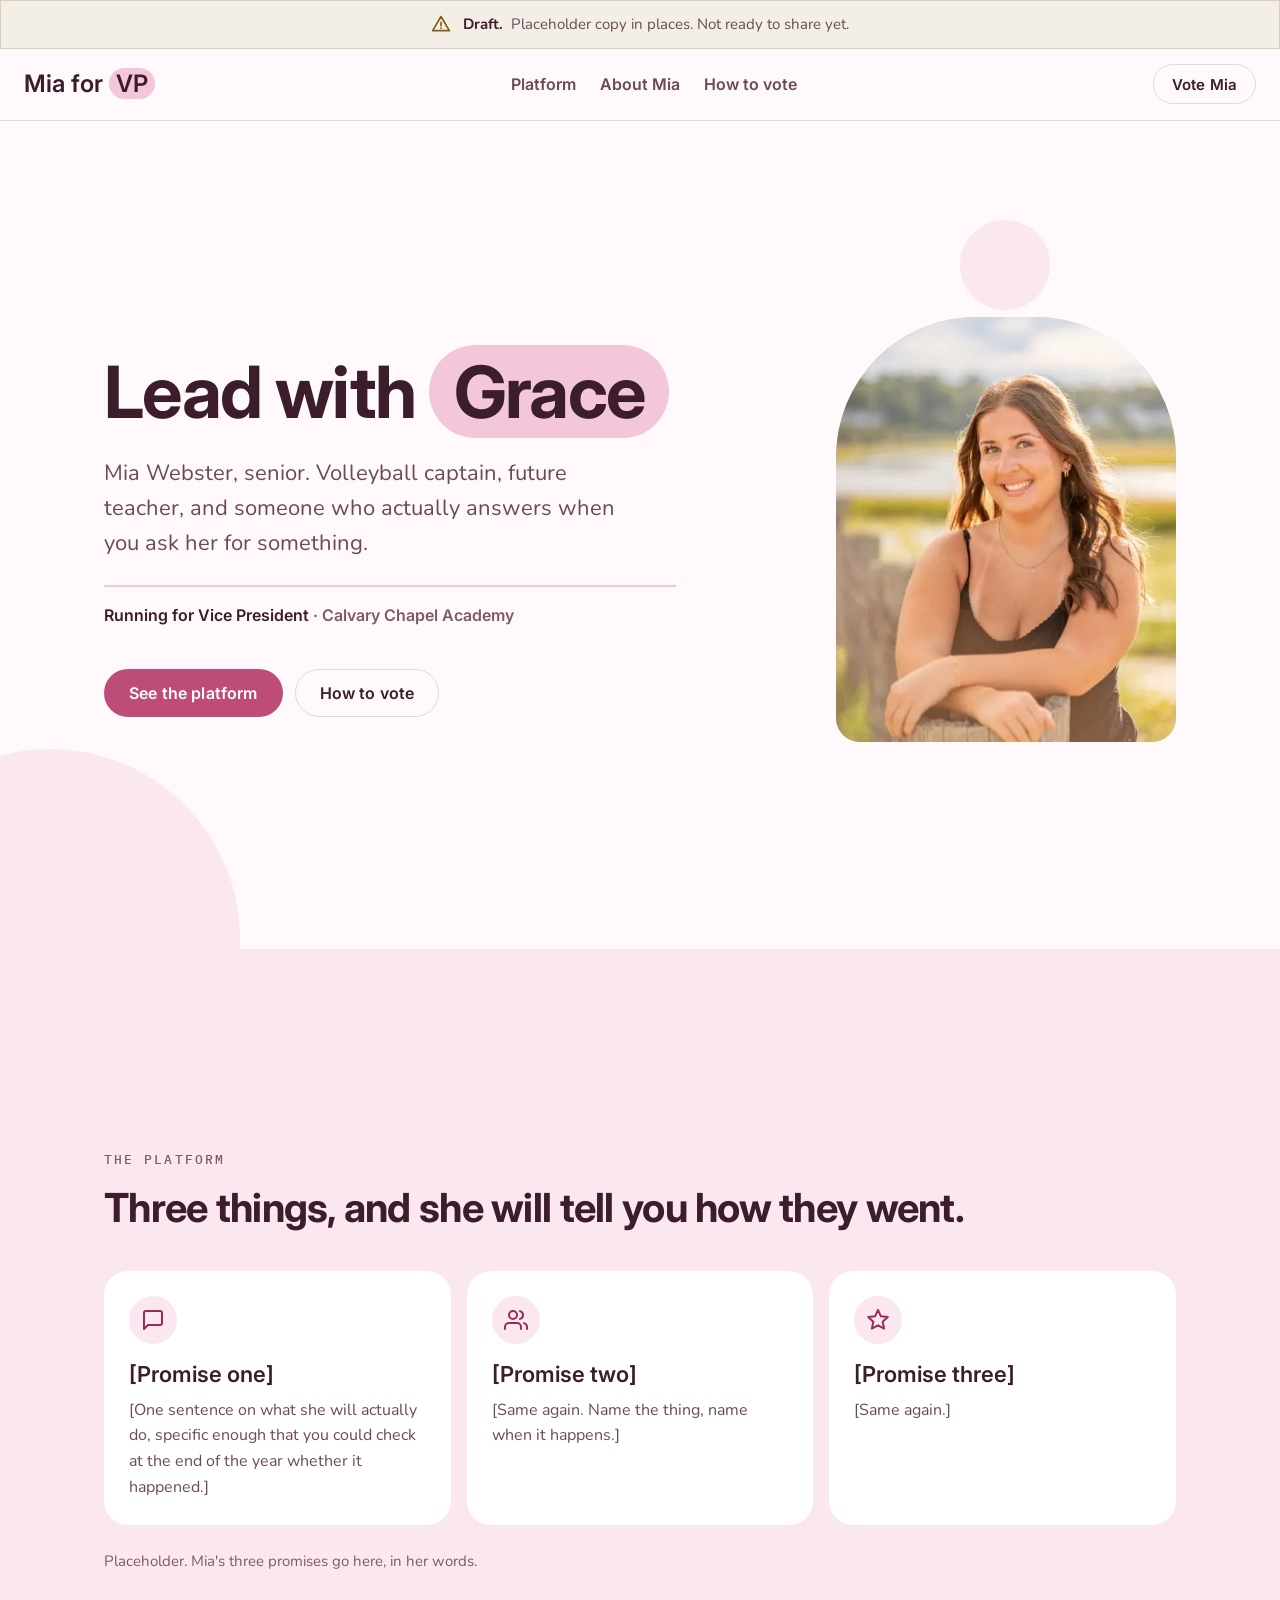
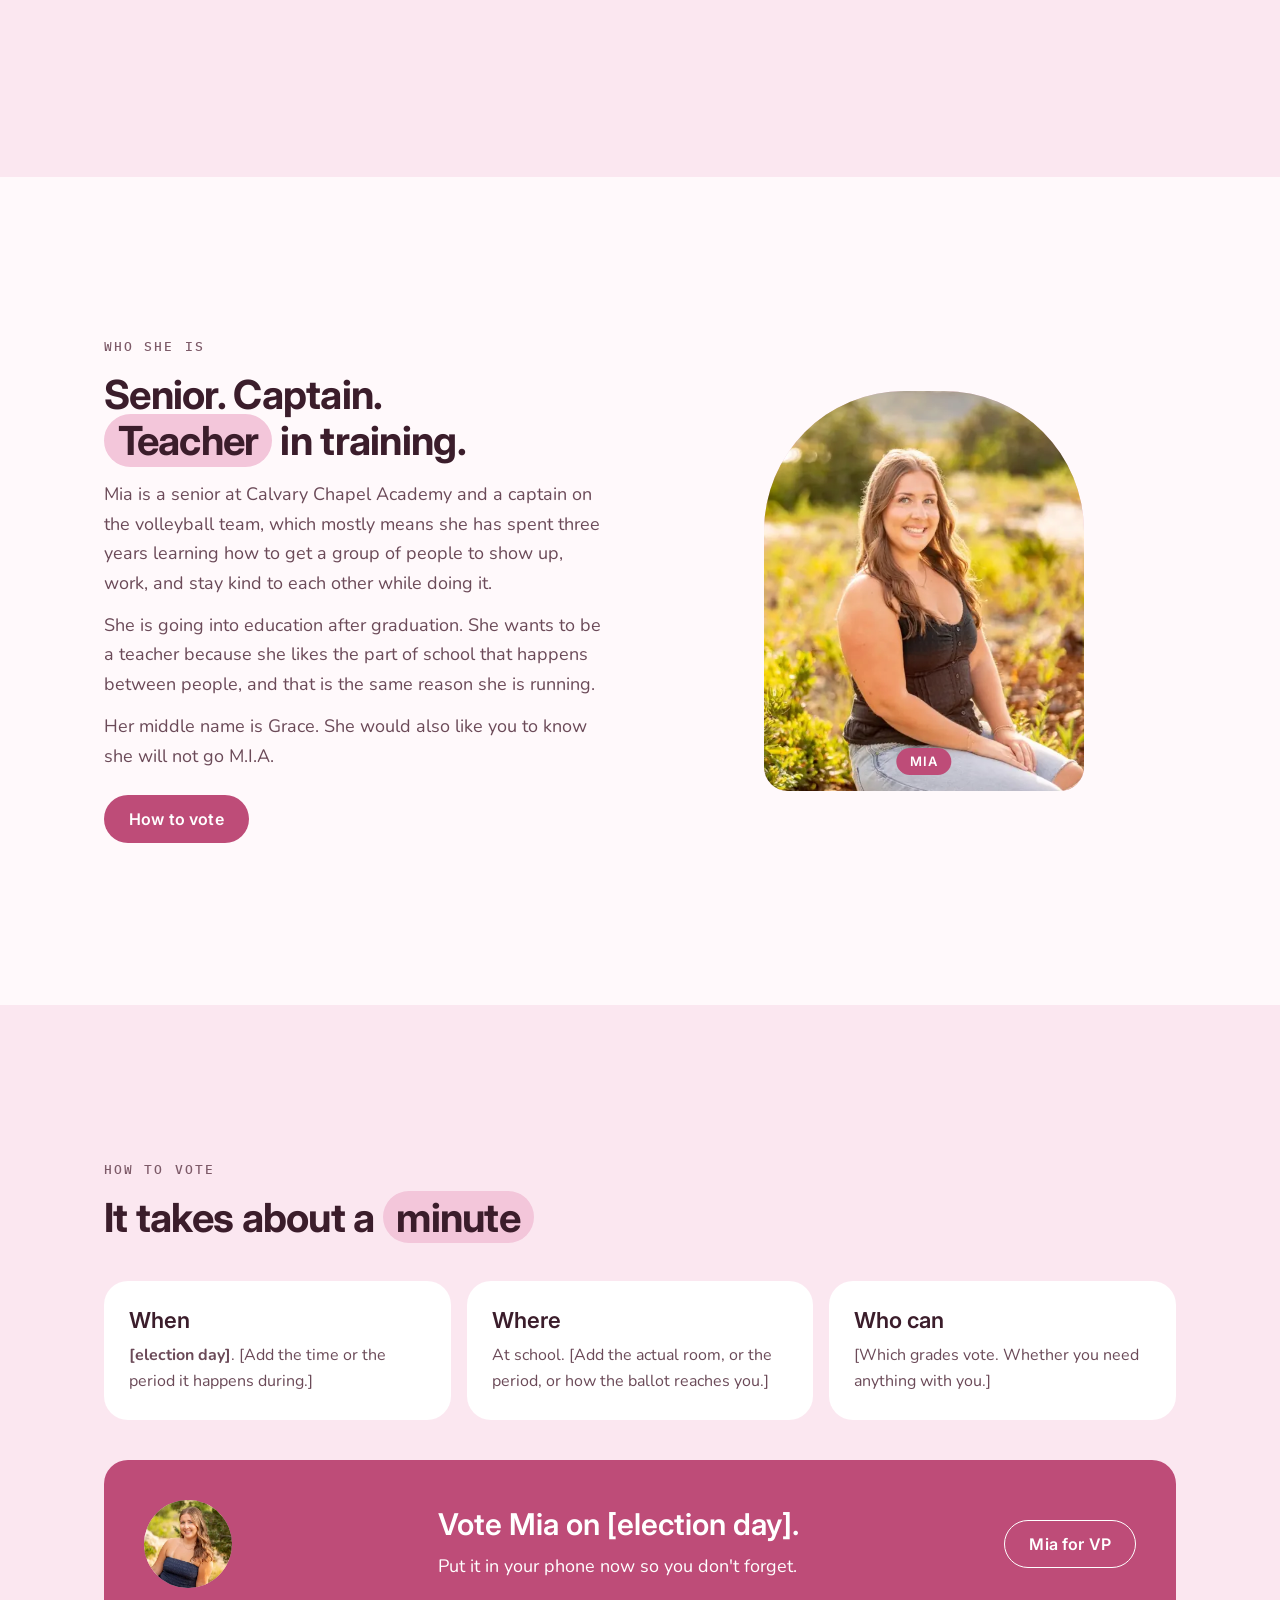
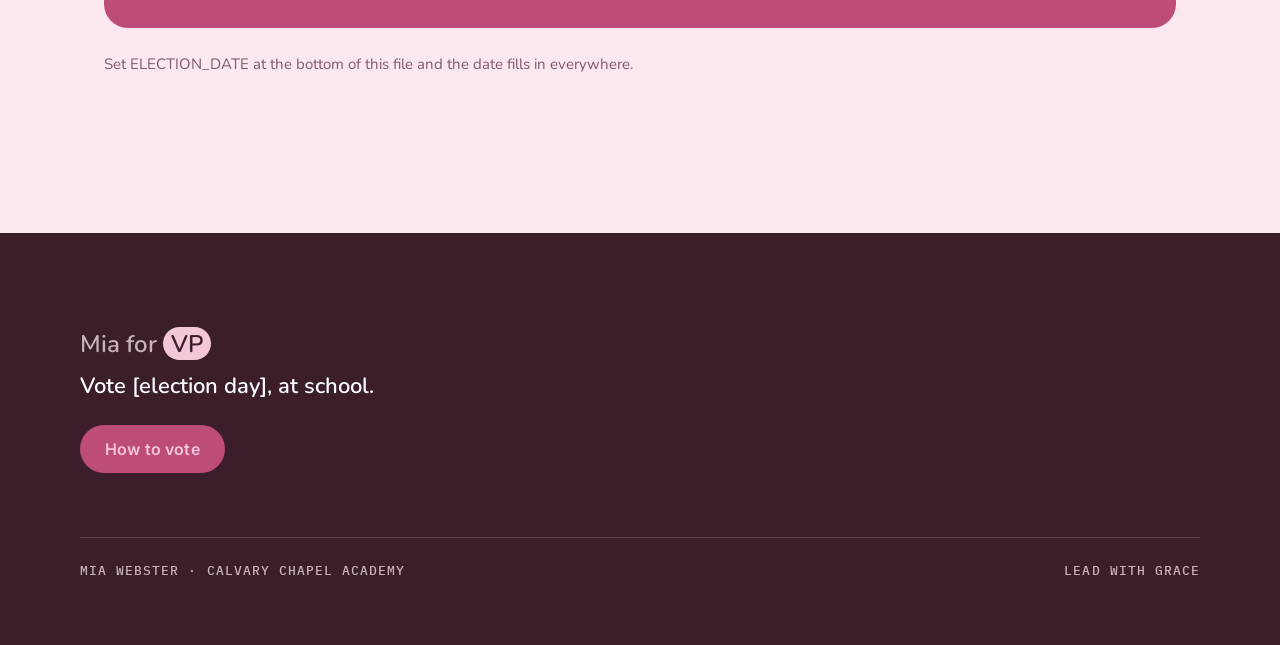
==== index.html @ 683f3089 "Move the hero eyebrow under the sub and give the phone headline room The office and the school were " ====
<!doctype html>
<html lang="en" class="mv-snap">
<head>
<meta charset="utf-8">
<meta name="viewport" content="width=device-width,initial-scale=1">
<title>Mia Webster for Vice President · Calvary Chapel Academy</title>
<meta name="description" content="Mia Webster is running for Vice President at Calvary Chapel Academy. Senior, volleyball captain, future teacher. Lead with Grace.">
<meta name="theme-color" content="#FBE7F0">
<meta property="og:title" content="Mia Webster for Vice President">
<meta property="og:description" content="Senior. Volleyball captain. Future teacher. Lead with Grace.">
<meta property="og:type" content="website">
<meta property="og:url" content="https://mia-for-vp.vercel.app/">
<link rel="canonical" href="https://mia-for-vp.vercel.app/">
<meta property="og:image" content="https://mia-for-vp.vercel.app/brand/assets/mia-og.jpg">
<meta property="og:image:width" content="1080">
<meta property="og:image:height" content="1618">
<meta property="og:image:alt" content="Mia Webster, senior at Calvary Chapel Academy">
<meta name="twitter:card" content="summary_large_image">
<link rel="icon" href="favicon.svg" type="image/svg+xml">
<link rel="preconnect" href="https://fonts.googleapis.com">
<link rel="preconnect" href="https://fonts.gstatic.com" crossorigin>
<link rel="stylesheet" href="brand/tokens/tokens.css">
<link rel="stylesheet" href="brand/css/mia-for-vp.css">
<style>
  .todo{color:var(--mv-muted);font-size:var(--mv-fs-caption)}
  [hidden]{display:none !important}
  /* The draft banner is temporary: one flat strip, one line where it fits, gone when the copy is in. */
  #draft-banner{border-radius:0;max-width:none;justify-content:center;padding:var(--mv-space-sm) var(--mv-space-md);font-size:var(--mv-fs-caption);line-height:var(--mv-lh-caption)}
  #draft-banner{align-items:center}
  #draft-banner b{display:inline;margin:0 var(--mv-space-xs) 0 0}
  /* Page composition: the About portrait is 320 wide beside the text, 220 above it on a phone. */
  #about .mv-photo-frame{width:min(320px,100%)}
  #vote .mv-cta{margin-top:var(--mv-space-xl)}
  @media (max-width:820px){ #about .mv-photo-frame{width:min(220px,100%)} }
  @media (max-width:640px){ #vote .mv-cta{margin-top:var(--mv-space-lg)} }
</style>
</head>
<body>

<!-- ============================================================
     DRAFT SITE. Everything still missing is listed in NEEDED-FROM-MIA.md
     next to this file. Two fast wins:
       - Set ELECTION_DATE in the config script at the bottom. It fills the
         date everywhere on the page and turns on the countdown.
       - Delete <div id="draft-banner"> when the real copy is in.
     Placeholder copy is marked [in brackets] or with a .todo caption.
     ============================================================ -->

<div id="draft-banner" class="mv-alert mv-alert--warning">
  <svg class="mv-icon mv-icon--sm" viewBox="0 0 24 24" aria-hidden="true"><path d="M12 3 2 20h20L12 3zM12 10v4M12 17h.01"/></svg>
  <div><b>Draft.</b>Placeholder copy in places. Not ready to share yet.</div>
</div>

<nav class="mv-nav">
  <a class="mv-logo" href="#top">Mia for <span class="mv-mark">VP</span></a>
  <div class="mv-links">
    <a href="#platform">Platform</a>
    <a href="#about">About Mia</a>
    <a href="#vote">How to vote</a>
  </div>
  <a class="mv-btn mv-btn--secondary mv-btn--sm" href="#vote">Vote Mia</a>
</nav>

<!-- ---------- Hero ---------- -->
<section class="mv-hero mv-has-blobs" id="top">
  <div class="mv-blob" aria-hidden="true" style="width:380px;height:380px;left:-140px;bottom:-180px"></div>
  <div class="mv-blob" aria-hidden="true" style="width:90px;height:90px;right:18%;top:12%"></div>
  <div class="mv-inner mv-hero-split">
   <div>
    <h1 class="mv-display">Lead with <span class="mv-mark">Grace</span></h1>
    <p class="mv-sub">Mia Webster, senior. Volleyball captain, future teacher, and someone who actually answers when you ask her for something.</p>
    <div class="mv-hero-byline">
      <p class="mv-meta">Running for Vice President<span class="mv-sm-hide"> · Calvary Chapel Academy</span><span class="mv-sm-only"> · CCA</span></p>
      <p class="mv-badge mv-badge--solid" id="countdown" hidden></p>
    </div>
    <div class="mv-btns">
      <a class="mv-btn mv-btn--primary" href="#platform">See the platform</a>
      <a class="mv-btn mv-btn--secondary" href="#vote">How to vote</a>
    </div>
   </div>
   <div class="mv-media mv-md-hide">
    <div class="mv-photo-frame" style="width:min(340px,100%)">
      <div class="mv-photo">
        <img src="brand/assets/mia-portrait-1-480.webp"
             srcset="brand/assets/mia-portrait-1-480.webp 480w, brand/assets/mia-portrait-1-960.webp 960w"
             sizes="(max-width: 820px) 1px, 340px" width="480" height="719" decoding="async"
             alt="Mia Webster, smiling, outdoors at sunset">
      </div>
    </div>
   </div>
  </div>
</section>

<!-- ---------- Platform ---------- -->
<section class="mv-band-tint" id="platform">
  <div class="mv-container">
    <p class="mv-overline">The platform</p>
    <h2>Three things, and she will tell you how they went.</h2>
    <div class="mv-card-grid">

      <div class="mv-card mv-card--row">
        <span class="mv-tile"><svg class="mv-icon" viewBox="0 0 24 24" aria-hidden="true"><path d="M21 15a2 2 0 0 1-2 2H7l-4 4V5a2 2 0 0 1 2-2h14a2 2 0 0 1 2 2z"/></svg></span>
        <div class="mv-card-title">[Promise one]</div>
        <p>[One sentence on what she will actually do, specific enough that you could check at the end of the year whether it happened.]</p>
      </div>

      <div class="mv-card mv-card--row">
        <span class="mv-tile"><svg class="mv-icon" viewBox="0 0 24 24" aria-hidden="true"><path d="M17 21v-2a4 4 0 0 0-4-4H5a4 4 0 0 0-4 4v2M9 11a4 4 0 1 0 0-8 4 4 0 0 0 0 8M23 21v-2a4 4 0 0 0-3-3.87M16 3.13a4 4 0 0 1 0 7.75"/></svg></span>
        <div class="mv-card-title">[Promise two]</div>
        <p>[Same again. Name the thing, name when it happens.]</p>
      </div>

      <div class="mv-card mv-card--row">
        <span class="mv-tile"><svg class="mv-icon" viewBox="0 0 24 24" aria-hidden="true"><path d="M12 2l2.9 6.3 6.9.8-5.1 4.7 1.4 6.8L12 17.3 5.9 20.6l1.4-6.8L2.2 9.1l6.9-.8z"/></svg></span>
        <div class="mv-card-title">[Promise three]</div>
        <p>[Same again.]</p>
      </div>

    </div>
    <p class="todo" style="margin-top:var(--mv-space-lg)">Placeholder. Mia's three promises go here, in her words.</p>
  </div>
</section>

<!-- ---------- About ---------- -->
<section class="mv-band-light" id="about">
  <div class="mv-container">
    <div class="mv-two-col">
      <div class="mv-stack">
        <p class="mv-overline">Who she is</p>
        <h2>Senior. Captain. <span class="mv-mark">Teacher</span> in training.</h2>
        <p class="mv-body" style="margin-top:var(--mv-space-md)">Mia is a senior at Calvary Chapel Academy and a captain on the volleyball team, which mostly means she has spent three years learning how to get a group of people to show up, work, and stay kind to each other while doing it.</p>
        <p class="mv-body" style="margin-top:var(--mv-space-sm)">She is going into education after graduation. She wants to be a teacher because she likes the part of school that happens between people, and that is the same reason she is running.</p>
        <p class="mv-body" style="margin-top:var(--mv-space-sm)">Her middle name is Grace. She would also like you to know she will not go M.I.A.</p>
        <div class="mv-row" style="margin-top:var(--mv-space-lg)">
          <a class="mv-btn mv-btn--primary" href="#vote">How to vote</a>
          <a class="mv-btn mv-btn--ghost" id="ig-link" href="#" hidden target="_blank" rel="noopener">Follow the campaign <span class="mv-arrow">→</span></a>
        </div>
      </div>
      <div class="mv-media">
        <div class="mv-photo-frame">
          <div class="mv-photo">
            <img src="brand/assets/mia-portrait-2-480.webp"
                 srcset="brand/assets/mia-portrait-2-480.webp 480w, brand/assets/mia-portrait-2-960.webp 960w"
                 sizes="(max-width: 820px) 220px, 320px" width="480" height="719"
                 loading="lazy" decoding="async"
                 alt="Mia Webster sitting outdoors, looking at the camera">
          </div>
          <span class="mv-badge mv-badge--solid">Mia</span>
        </div>
      </div>
    </div>
  </div>
</section>

<!-- ---------- How to vote ---------- -->
<section class="mv-band-tint" id="vote">
  <div class="mv-container">
    <p class="mv-overline">How to vote</p>
    <h2>It takes about a <span class="mv-mark">minute</span></h2>
    <div class="mv-card-grid">
      <div class="mv-card mv-card--kv">
        <div class="mv-card-title">When</div>
        <p><b class="js-date">[election day]</b>. [Add the time or the period it happens during.]</p>
      </div>
      <div class="mv-card mv-card--kv">
        <div class="mv-card-title">Where</div>
        <p>At school. [Add the actual room, or the period, or how the ballot reaches you.]</p>
      </div>
      <div class="mv-card mv-card--kv">
        <div class="mv-card-title">Who can</div>
        <p>[Which grades vote. Whether you need anything with you.]</p>
      </div>
    </div>
    <div class="mv-cta mv-cta--solid">
      <div class="mv-photo mv-photo--round">
        <img src="brand/assets/mia-portrait-3-320.webp"
             srcset="brand/assets/mia-portrait-3-320.webp 320w, brand/assets/mia-portrait-3-640.webp 640w"
             sizes="(max-width: 640px) 64px, 88px" width="320" height="479"
             loading="lazy" decoding="async" alt="">
      </div>
      <div>
        <h3>Vote Mia on <span class="js-date">[election day]</span>.</h3>
        <p class="mv-body" style="margin-top:var(--mv-space-xs);color:var(--mv-on-primary)">Put it in your phone now so you don't forget.</p>
      </div>
      <a class="mv-btn mv-btn--secondary mv-md-hide" href="#top">Mia for VP</a>
    </div>
    <p class="todo" style="margin-top:var(--mv-space-lg)">Set ELECTION_DATE at the bottom of this file and the date fills in everywhere.</p>
  </div>
</section>

<footer class="mv-footer">
  <div style="max-width:var(--mv-container);margin:0 auto">
    <p class="mv-h4">Mia for <span class="mv-mark">VP</span></p>
    <p class="mv-h5" style="margin-top:var(--mv-space-sm);color:var(--mv-title-on-dark)">Vote <span class="js-date">[election day]</span>, at school.</p>
    <div class="mv-row" style="margin-top:var(--mv-space-lg)">
      <a class="mv-btn mv-btn--primary mv-md-hide" href="#vote">How to vote</a>
      <a class="mv-btn mv-btn--secondary" id="ig-link-footer" href="#" hidden target="_blank" rel="noopener">Instagram</a>
    </div>
    <div class="mv-footnote">
      <span>Mia Webster · Calvary Chapel Academy</span>
      <span>Lead with Grace</span>
    </div>
  </div>
</footer>

<nav class="mv-sticky-cta" aria-label="Sections">
  <a class="mv-btn mv-btn--secondary" href="#platform">Platform</a>
  <a class="mv-btn mv-btn--secondary" href="#about">About</a>
  <a class="mv-btn mv-btn--primary" href="#vote">Vote</a>
</nav>

<script>
/* ======================================================================
   CONFIG. Set these two and the page fills itself in. Nothing else to edit.
   ====================================================================== */
var ELECTION_DATE = null;   /* e.g. "2026-10-08"  (YYYY-MM-DD, local) */
var INSTAGRAM     = null;   /* e.g. "https://instagram.com/miaforvp"  */
/* ====================================================================== */

(function () {
  if (ELECTION_DATE) {
    var parts = ELECTION_DATE.split('-');
    var d = new Date(+parts[0], +parts[1] - 1, +parts[2]);
    var long  = d.toLocaleDateString('en-US', { weekday: 'long', month: 'long', day: 'numeric' });
    var short = d.toLocaleDateString('en-US', { month: 'long', day: 'numeric' });

    var spans = document.querySelectorAll('.js-date');
    for (var i = 0; i < spans.length; i++) spans[i].textContent = short;

    var today = new Date(); today.setHours(0, 0, 0, 0);
    var days = Math.round((d - today) / 86400000);
    var cd = document.getElementById('countdown');
    if (days > 1)       cd.textContent = days + ' days to go';
    else if (days === 1) cd.textContent = 'Tomorrow';
    else if (days === 0) cd.textContent = 'Today';
    if (days >= 0) cd.hidden = false;

    document.title = 'Mia Webster for Vice President · vote ' + short;
    var when = document.querySelector('#vote .js-date');
    if (when) when.textContent = long;
  }

  if (INSTAGRAM) {
    var links = [document.getElementById('ig-link'), document.getElementById('ig-link-footer')];
    for (var j = 0; j < links.length; j++) {
      if (links[j]) { links[j].href = INSTAGRAM; links[j].hidden = false; }
    }
  }
})();
</script>

</body>
</html>
---- brand/tokens/tokens.css ----
/* Mia for VP design tokens. Generated by brand-kit build_tokens.py from tokens/tokens.json on 2026-09-20. */
/* Do not edit by hand: change tokens.json and rebuild. */
@import url("https://fonts.googleapis.com/css2?family=IBM+Plex+Mono:wght@400;500&family=Inter:wght@600;700&family=Nunito:wght@400;600;700&display=swap");
:root {
  /* Brand palette */
  --mv-plum: #3B1D2B;  /* ink: headings, body emphasis, the single dark band in the footer */
  --mv-rose: #BE4C78;  /* the interactive color: primary buttons, links, focus ring, first chart series */
  --mv-rose-deep: #992D56;  /* links, hover fill, focus ring, and text on petal or blush fills */
  --mv-mid-rose: #E58CAF;  /* mid tone for charts, illustration and dividers; never a text color */
  --mv-petal: #F3C6DA;  /* the signature pill behind a headline word, badges, the photo arch, icon tiles */
  --mv-blush: #FBE7F0;  /* alternating band field, decorative circles, soft card fill */
  --mv-shell: #FFF9FB;  /* the default page field; a pink-white, so the page reads warm rather than clinical */
  /* Neutral ramp */
  --mv-white: #FFFFFF;  /* card field on shell and blush bands, titles in the plum footer */
  --mv-gray-1: #F6EEF1;  /* disabled fills, skeleton blocks */
  --mv-gray-2: #EBD3DE;  /* borders and dividers on light */
  --mv-gray-3: #C9B2BC;  /* paragraph text on the plum footer */
  --mv-gray-4: #7D5A68;  /* captions, labels, placeholders on light */
  --mv-gray-5: #56303F;  /* panel and hover fill inside the plum footer */
  /* Roles (semantic aliases) */
  --mv-field-light: #FFF9FB;  /* default page field */
  --mv-field-tint: #FBE7F0;  /* alternating band, soft cards */
  --mv-field-dark: #3B1D2B;  /* footer only; there is no dark hero in this brand */
  --mv-title-on-light: #3B1D2B;  /* headings on shell, blush and white */
  --mv-title-on-dark: #FFFFFF;  /* headings in the footer */
  --mv-body-on-light: #6B4A58;  /* paragraph text on light; never pure black */
  --mv-body-on-dark: #C9B2BC;  /* paragraph text in the footer; never pure white */
  --mv-muted: #7D5A68;  /* captions, labels, placeholders, help text */
  --mv-primary: #BE4C78;  /* primary button fill */
  --mv-primary-hover: #992D56;  /* primary hover and pressed fill */
  --mv-on-primary: #FFFFFF;  /* text and icons on the primary fill */
  --mv-link: #992D56;  /* text links on light; deeper than primary because #BE4C78 misses AA at body size */
  --mv-link-on-dark: #F3C6DA;  /* text links in the footer */
  --mv-line-light: #EBD3DE;  /* borders and dividers on light */
  --mv-line-dark: rgba(255,255,255,.16);  /* borders and dividers in the footer */
  --mv-card-light: #FFFFFF;  /* card field on shell and blush bands */
  --mv-card-dark: rgba(255,255,255,.06);  /* card field in the footer */
  --mv-focus: #992D56;  /* focus ring; deeper than primary so it reads on a rose button */
  --mv-success: #276B50;  /* form success, confirmed states */
  --mv-warning: #855C10;  /* caution notices */
  --mv-danger: #A33232;  /* form errors, destructive confirm */
  /* Implementation values */
  --mv-petal-ink: #992D56;  /* text and icons sitting on petal or blush fills */
  --mv-fill-light: rgba(59,29,43,.05);  /* secondary and ghost button hover on light */
  --mv-fill-dark-hover: rgba(255,255,255,.12);  /* button hover inside the footer */
  --mv-blob: #FBE7F0;  /* the decorative background circles; never behind body text */
  --mv-icon-tile: #FBE7F0;  /* the round tile behind a card icon on white */
  --mv-icon-tile-alt: #FFFFFF;  /* the round tile behind a card icon on a blush card */
  --mv-input-field: #FFFFFF;  /* text input field on any light band */
  --mv-disabled-ink: #A8929B;  /* text inside a disabled control */
  --mv-skeleton-shine: rgba(255,255,255,.65);  /* the moving highlight in a loading skeleton */
  /* Tints: fills, tags, chart layers, hover. Never for text. */
  --mv-rose-80: rgba(190,76,120,.8); --mv-rose-60: rgba(190,76,120,.6); --mv-rose-40: rgba(190,76,120,.4); --mv-rose-20: rgba(190,76,120,.2);
  --mv-petal-80: rgba(243,198,218,.8); --mv-petal-60: rgba(243,198,218,.6); --mv-petal-40: rgba(243,198,218,.4); --mv-petal-20: rgba(243,198,218,.2);
  --mv-mid-rose-80: rgba(229,140,175,.8); --mv-mid-rose-60: rgba(229,140,175,.6); --mv-mid-rose-40: rgba(229,140,175,.4); --mv-mid-rose-20: rgba(229,140,175,.2);
  --mv-plum-80: rgba(59,29,43,.8); --mv-plum-60: rgba(59,29,43,.6); --mv-plum-40: rgba(59,29,43,.4); --mv-plum-20: rgba(59,29,43,.2);
  /* Type */
  --mv-font-head: Inter, Helvetica Neue, Arial, sans-serif;
  --mv-font-body: Nunito, Trebuchet MS, Verdana, sans-serif;
  --mv-font-mono: "IBM Plex Mono", Courier New, monospace;
  --mv-fs-display: 72px; --mv-lh-display: 1.1; --mv-fw-display: 700; --mv-ls-display: -0.022em;
  --mv-fs-h1: 52px; --mv-lh-h1: 1.12; --mv-fw-h1: 700; --mv-ls-h1: -0.02em;
  --mv-fs-h2: 40px; --mv-lh-h2: 1.15; --mv-fw-h2: 700; --mv-ls-h2: -0.018em;
  --mv-fs-h3: 30px; --mv-lh-h3: 1.25; --mv-fw-h3: 600;
  --mv-fs-h4: 24px; --mv-lh-h4: 1.3; --mv-fw-h4: 600;
  --mv-fs-h5: 22px; --mv-lh-h5: 1.35; --mv-fw-h5: 600;
  --mv-fs-lede: 22px; --mv-lh-lede: 1.6; --mv-fw-lede: 400;
  --mv-fs-body: 18px; --mv-lh-body: 1.65; --mv-fw-body: 400;
  --mv-fs-small: 16px; --mv-lh-small: 1.6; --mv-fw-small: 400;
  --mv-fs-caption: 15px; --mv-lh-caption: 1.5; --mv-fw-caption: 400;
  --mv-fs-button: 16px; --mv-lh-button: 1.0; --mv-fw-button: 700; --mv-ls-button: 0.01em;
  --mv-fs-badge: 13px; --mv-lh-badge: 1.0; --mv-fw-badge: 700; --mv-ls-badge: 0.06em; --mv-tt-badge: uppercase;
  --mv-fs-overline: 13px; --mv-lh-overline: 1.4; --mv-fw-overline: 500; --mv-ls-overline: 0.16em; --mv-tt-overline: uppercase;
  --mv-fs-credit: 13px; --mv-lh-credit: 1.4; --mv-fw-credit: 500; --mv-ls-credit: 0.08em; --mv-tt-credit: uppercase;
  /* Radius */
  --mv-radius-default: 24px;
  --mv-radius-sm: 12px;
  --mv-radius-button: 999px;
  --mv-radius-input: 16px;
  --mv-radius-pill: 999px;
  --mv-radius-tile: 999px;
  --mv-radius-photo: 140px 140px 24px 24px;
  /* Space */
  --mv-space-xs: 8px;
  --mv-space-sm: 12px;
  --mv-space-md: 16px;
  --mv-space-lg: 24px;
  --mv-space-xl: 40px;
  --mv-space-2xl: 64px;
  --mv-space-3xl: 96px;
  /* Elevation */
  --mv-shadow-none: none;
  --mv-shadow-card: none;
  --mv-shadow-sticky: 0 -1px 0 var(--mv-plum-20);
  /* Motion */
  --mv-motion-fast: 140ms;
  --mv-motion-base: 240ms;
  --mv-motion-ease: cubic-bezier(.2,.8,.2,1);
  /* Icons */
  --mv-icon-grid: 24px;
  --mv-icon-stroke: 2px;
  --mv-icon-linecap: round;
  --mv-icon-linejoin: round;
  /* Layout (breakpoints are comments: custom properties cannot drive media queries) */
  --mv-container: 1120px;
  --mv-gutter: 24px;
  --mv-section-y: 96px;
  --mv-nav-height: 72px;
  --mv-nav-height-sm: 56px;
  --mv-bar-height: 60px;
  --mv-measure: 66ch;
  --mv-lh-display-sm: 1.22;
  /* breakpoints: sm 640px, md 820px, lg 1024px, xl 1280px */
}
---- brand/css/mia-for-vp.css ----
/* Mia for VP components. Requires tokens/tokens.css. Every color and font here is a --mv-* token;
   nothing else. Classes are .mv-* so they never collide with app styles.
   Register: light-first. Cream-pink and blush bands all the way down; the plum field is the footer only.
   Signature detail: .mv-mark, the petal pill behind one word per headline. */

*, *::before, *::after { box-sizing: border-box; }
body { margin: 0; background: var(--mv-field-light); color: var(--mv-title-on-light);
  font: var(--mv-fw-body) var(--mv-fs-body)/var(--mv-lh-body) var(--mv-font-body); -webkit-font-smoothing: antialiased; }
h1, h2, h3, h4, h5, p, figure, blockquote { margin: 0; }
img { max-width: 100%; display: block; }
:where(h1, h2, h3, h4, h5, .mv-display) { font-family: var(--mv-font-head); color: var(--mv-title-on-light); text-wrap: balance; }
@media (prefers-reduced-motion: reduce) { *, *::before, *::after { transition-duration: 0ms !important; animation-duration: 0ms !important; } }

/* ---- Type ---- */
.mv-display { font-family: var(--mv-font-head); font-size: clamp(44px, 8vw, var(--mv-fs-display)); line-height: var(--mv-lh-display); font-weight: var(--mv-fw-display); letter-spacing: var(--mv-ls-display, 0); max-width: 14ch; overflow-wrap: anywhere; }
@media (max-width: 820px) { .mv-display { line-height: var(--mv-lh-display-sm); } }  /* a phone headline wraps, and the petal pill on its own line needs the leading that 1.10 does not give it */
@media (max-width: 480px) { .mv-display { font-size: clamp(44px, 13vw, 52px); } }  /* 8vw is 30px on a phone, so the floor was doing all the work; a phone hero wants the headline nearer h1 than h2 */
.mv-h1, h1 { font-size: clamp(36px, 6vw, var(--mv-fs-h1)); line-height: var(--mv-lh-h1); font-weight: var(--mv-fw-h1); letter-spacing: var(--mv-ls-h1, 0); }
.mv-h2, h2 { font-size: clamp(30px, 4.5vw, var(--mv-fs-h2)); line-height: var(--mv-lh-h2); font-weight: var(--mv-fw-h2); letter-spacing: var(--mv-ls-h2, 0); }
.mv-h3, h3 { font-size: var(--mv-fs-h3); line-height: var(--mv-lh-h3); font-weight: var(--mv-fw-h3); }
.mv-h4, h4 { font-size: var(--mv-fs-h4); line-height: var(--mv-lh-h4); font-weight: var(--mv-fw-h4); }
.mv-h5, h5 { font-size: var(--mv-fs-h5); line-height: var(--mv-lh-h5); font-weight: var(--mv-fw-h5); }
.mv-lede { font-size: var(--mv-fs-lede); line-height: var(--mv-lh-lede); color: var(--mv-body-on-light); max-width: 44ch; }
.mv-body { max-width: var(--mv-measure); color: var(--mv-body-on-light); }
.mv-body p + p { margin-top: var(--mv-space-md); }
.mv-small { font-size: var(--mv-fs-small); line-height: var(--mv-lh-small); }
.mv-caption { font-size: var(--mv-fs-caption); line-height: var(--mv-lh-caption); color: var(--mv-muted); }
.mv-overline { font: var(--mv-fw-overline) var(--mv-fs-overline)/var(--mv-lh-overline) var(--mv-font-mono); letter-spacing: var(--mv-ls-overline); text-transform: var(--mv-tt-overline, none); color: var(--mv-muted); margin-bottom: var(--mv-space-md); }
.mv-credit { font: var(--mv-fw-credit) var(--mv-fs-credit)/var(--mv-lh-credit) var(--mv-font-mono); letter-spacing: var(--mv-ls-credit); text-transform: var(--mv-tt-credit, none); color: var(--mv-muted); }
.mv-mono { font-family: var(--mv-font-mono); }

/* Signature detail: the petal pill behind ONE word per headline, never more. */
.mv-mark { background: var(--mv-petal); color: var(--mv-title-on-light); border-radius: var(--mv-radius-pill);
  padding: 0.04em 0.34em; box-decoration-break: clone; -webkit-box-decoration-break: clone; }
.mv-mark--solid { background: var(--mv-primary); color: var(--mv-on-primary); }

/* ---- Bands and layout ---- */
.mv-band-light { background: var(--mv-field-light); color: var(--mv-title-on-light); }
.mv-band-tint { background: var(--mv-field-tint); color: var(--mv-title-on-light); }
.mv-band-dark { background: var(--mv-field-dark); color: var(--mv-title-on-dark); }
.mv-band-dark :where(h1, h2, h3, h4, h5, .mv-display) { color: var(--mv-title-on-dark); }
.mv-band-dark .mv-body, .mv-band-dark .mv-lede, .mv-band-dark .mv-overline, .mv-band-dark .mv-caption, .mv-band-dark .mv-credit { color: var(--mv-body-on-dark); }
.mv-band-dark a:not(.mv-btn) { color: var(--mv-link-on-dark); }
.mv-container { max-width: var(--mv-container); margin: 0 auto; padding: var(--mv-section-y) var(--mv-gutter); }
.mv-two-col { display: grid; grid-template-columns: minmax(0, 1fr) minmax(0, 1fr); gap: var(--mv-space-2xl); align-items: center; }
.mv-two-col .mv-media { display: flex; justify-content: center; }  /* the photo cell of a two-column block */
@media (max-width: 820px) { .mv-two-col { grid-template-columns: minmax(0, 1fr); gap: var(--mv-space-lg); } .mv-two-col .mv-media { order: -1; }  /* stacked, the portrait leads */
  .mv-container { padding: var(--mv-space-xl) var(--mv-space-md); } }

/* Decorative circles. Always aria-hidden, never behind body text, at most two per band. */
.mv-blob { position: absolute; border-radius: var(--mv-radius-pill); background: var(--mv-blob); pointer-events: none; }
.mv-has-blobs { position: relative; overflow: hidden; isolation: isolate; }
.mv-has-blobs > :not(.mv-blob) { position: relative; z-index: 1; }
@media (max-width: 820px) { .mv-blob { display: none; } }  /* below md there is no room to keep a circle out from behind the text */

/* ---- Nav ---- */
.mv-nav { position: sticky; top: 0; z-index: 100; min-height: var(--mv-nav-height); padding: var(--mv-space-xs) var(--mv-gutter);
  display: flex; align-items: center; justify-content: space-between; gap: var(--mv-space-lg);
  background: var(--mv-field-light); color: var(--mv-title-on-light); border-bottom: 1px solid var(--mv-line-light); }
.mv-nav .mv-logo { font: var(--mv-fw-h4) var(--mv-fs-h4)/1 var(--mv-font-head); color: inherit; text-decoration: none; white-space: nowrap; }
.mv-nav .mv-logo .mv-mark { padding: 0.04em 0.3em; }
.mv-nav .mv-links { display: flex; gap: var(--mv-space-lg); align-items: center; }
.mv-nav .mv-links a { color: var(--mv-body-on-light); text-decoration: none; font-family: var(--mv-font-head); font-size: var(--mv-fs-small); font-weight: var(--mv-fw-h3); white-space: nowrap; transition: color var(--mv-motion-fast) var(--mv-motion-ease); }
.mv-nav .mv-links a:hover { color: var(--mv-link); }
.mv-nav .mv-links a[aria-current] { color: var(--mv-link); text-decoration: underline; text-underline-offset: 6px; text-decoration-thickness: 2px; }
.mv-nav .mv-links a:focus-visible { outline: 2px solid var(--mv-focus); outline-offset: 4px; border-radius: var(--mv-radius-sm); }
@media (max-width: 820px) { .mv-nav { min-height: var(--mv-nav-height-sm); padding: 0 var(--mv-space-md); }  /* no block padding: the token is the whole height, border included */
  .mv-nav .mv-btn--sm { min-height: 44px; }  /* thumb-target floor */
  .mv-nav .mv-links a:not(.mv-btn) { display: none; } }

/* ---- Hero (light by default; this brand has no dark hero) ---- */
.mv-hero { background: var(--mv-field-light); color: var(--mv-title-on-light); }
.mv-hero--tint { background: var(--mv-field-tint); }
.mv-hero .mv-inner { max-width: var(--mv-container); margin: 0 auto; padding: var(--mv-space-3xl) var(--mv-gutter); }
.mv-hero .mv-sub { margin-top: var(--mv-space-lg); font-size: var(--mv-fs-lede); line-height: var(--mv-lh-lede); color: var(--mv-body-on-light); max-width: 40ch; }
.mv-hero .mv-btns { margin-top: var(--mv-space-xl); display: flex; gap: var(--mv-space-sm); flex-wrap: wrap; }
@media (max-width: 820px) { .mv-hero .mv-inner { padding: var(--mv-space-xl) var(--mv-space-md); } .mv-hero .mv-sub { margin-top: var(--mv-space-xl); } }
@media (max-width: 480px) { .mv-hero .mv-btns .mv-btn { flex: 1 1 auto; } }  /* when the pair wraps on a narrow phone, each takes the full row instead of a ragged short second button */

/* The hero's facts line, under the sub: office and school on a petal rule, so the
   headline is the first thing read and the pill shape stays exclusive to .mv-mark.
   The countdown badge lives here too — when there is a date, it is the one pill in view. */
.mv-hero-byline { margin-top: var(--mv-space-lg); padding-top: var(--mv-space-md); border-top: 2px solid var(--mv-petal);
  max-width: 52ch; display: flex; align-items: center; gap: var(--mv-space-sm); flex-wrap: wrap; }
/* Set in the label face, sentence case, with the office dark and the school muted:
   a byline the page meant to write, not a caption left over from a template. */
.mv-hero-byline .mv-meta { font-family: var(--mv-font-head); font-size: var(--mv-fs-small); font-weight: var(--mv-fw-h3);
  line-height: var(--mv-lh-small); color: var(--mv-title-on-light); }
.mv-hero-byline .mv-meta span { color: var(--mv-muted); }

/* Hero with a portrait beside the copy. Below 821 the arch is removed rather than
   shrunk: a phone hero is one thumb-length and a photo would cost the whole fold. */
.mv-hero-split { display: grid; grid-template-columns: minmax(0, 1fr) minmax(0, 340px); gap: var(--mv-space-2xl); align-items: center; }
@media (max-width: 820px) { .mv-hero-split { grid-template-columns: minmax(0, 1fr); gap: 0; } }

/* ---- Buttons: 8 states. .is-* classes let the preview force a state. ---- */
.mv-btn { display: inline-flex; align-items: center; justify-content: center; gap: var(--mv-space-xs); position: relative;
  font: var(--mv-fw-h3) var(--mv-fs-button)/var(--mv-lh-button) var(--mv-font-head); letter-spacing: var(--mv-ls-button, 0);
  min-height: 48px; padding: 0 24px; border: 1.5px solid transparent; border-radius: var(--mv-radius-button);
  text-decoration: none; cursor: pointer; white-space: nowrap;
  transition: background var(--mv-motion-fast) var(--mv-motion-ease), color var(--mv-motion-fast) var(--mv-motion-ease), border-color var(--mv-motion-fast) var(--mv-motion-ease), transform var(--mv-motion-fast) var(--mv-motion-ease); }
.mv-btn--primary { background: var(--mv-primary); color: var(--mv-on-primary); }
.mv-btn--primary:hover, .mv-btn--primary.is-hover { background: var(--mv-primary-hover); }
.mv-btn--primary:active, .mv-btn--primary.is-active { background: var(--mv-primary-hover); transform: translateY(1px); }
.mv-btn--secondary { background: transparent; color: var(--mv-title-on-light); border-color: var(--mv-line-light); }
.mv-btn--secondary:hover, .mv-btn--secondary.is-hover { background: var(--mv-fill-light); border-color: var(--mv-muted); }
.mv-btn--secondary:active, .mv-btn--secondary.is-active { transform: translateY(1px); }
.mv-btn--soft { background: var(--mv-field-tint); color: var(--mv-petal-ink); }
.mv-btn--soft:hover, .mv-btn--soft.is-hover { background: var(--mv-petal); }
.mv-btn--ghost { background: transparent; color: var(--mv-link); padding-left: 0; padding-right: 0; min-height: 44px; }
.mv-btn--ghost:hover, .mv-btn--ghost.is-hover { text-decoration: underline; text-underline-offset: 4px; }
.mv-btn--danger { background: var(--mv-danger); color: var(--mv-on-primary); }
.mv-btn--sm { min-height: 40px; padding: 0 18px; font-size: var(--mv-fs-caption); }
.mv-btn:focus-visible, .mv-btn.is-focus { outline: 2px solid var(--mv-focus); outline-offset: 3px; }
.mv-btn:disabled, .mv-btn.is-disabled { background: var(--mv-gray-1); color: var(--mv-disabled-ink); border-color: transparent; cursor: not-allowed; pointer-events: none; }
.mv-btn.is-loading { color: transparent; pointer-events: none; }
.mv-btn.is-loading::after { content: ""; position: absolute; inset: 0; margin: auto; width: 18px; height: 18px; border: 2px solid var(--mv-on-primary); border-right-color: transparent; border-radius: var(--mv-radius-pill); animation: mv-spin .7s linear infinite; }
.mv-btn.is-error { background: var(--mv-danger); color: var(--mv-on-primary); }
.mv-btn.is-success { background: var(--mv-success); color: var(--mv-on-primary); }
.mv-band-dark .mv-btn--secondary { color: var(--mv-title-on-dark); border-color: var(--mv-line-dark); }
.mv-band-dark .mv-btn--secondary:hover, .mv-band-dark .mv-btn--secondary.is-hover { background: var(--mv-fill-dark-hover); border-color: var(--mv-title-on-dark); }
@keyframes mv-spin { to { transform: rotate(360deg); } }

/* ---- Links ---- */
.mv-link { color: var(--mv-link); text-decoration: underline; text-underline-offset: 3px; text-decoration-thickness: 1.5px; font-weight: var(--mv-fw-button); }
.mv-link:hover { text-decoration-thickness: 2.5px; }
.mv-link:focus-visible { outline: 2px solid var(--mv-focus); outline-offset: 3px; border-radius: var(--mv-radius-sm); }
.mv-link--plain { text-decoration: none; }
.mv-link--plain:hover { text-decoration: underline; }
.mv-link .mv-arrow { display: inline-block; transition: transform var(--mv-motion-fast) var(--mv-motion-ease); }
.mv-link:hover .mv-arrow { transform: translateX(3px); }
.mv-band-dark .mv-link { color: var(--mv-link-on-dark); }

/* ---- Cards ---- */
.mv-card-grid { display: grid; grid-template-columns: repeat(auto-fit, minmax(min(280px, 100%), 1fr)); gap: var(--mv-space-md); margin-top: var(--mv-space-xl); }
.mv-card { background: var(--mv-card-light); border: 1px solid var(--mv-line-light); border-radius: var(--mv-radius-default); padding: var(--mv-space-lg); box-shadow: var(--mv-shadow-card); }
.mv-card--soft { background: var(--mv-field-tint); border-color: transparent; }
.mv-card .mv-card-title { font: var(--mv-fw-h5) var(--mv-fs-h5)/var(--mv-lh-h5) var(--mv-font-head); margin-bottom: var(--mv-space-xs); }
.mv-card p { font-size: var(--mv-fs-small); line-height: var(--mv-lh-small); color: var(--mv-body-on-light); }
.mv-card .mv-link { display: inline-block; margin-top: var(--mv-space-sm); }
.mv-band-tint .mv-card { border-color: transparent; }
.mv-band-dark .mv-card { background: var(--mv-card-dark); border-color: var(--mv-line-dark); }
.mv-band-dark .mv-card p { color: var(--mv-body-on-dark); }

/* Phone rows. Below sm a stacked list of three cards runs past a screen, so a card can lay out sideways:
   --row keeps the icon tile on the left with title and copy beside it; --kv turns the title into a
   left-hand label ("When", "Where") beside its copy. Above sm both are ordinary stacked cards. */
@media (max-width: 640px) {
  .mv-card-grid { gap: var(--mv-space-sm); margin-top: var(--mv-space-lg); }
  .mv-card--row, .mv-card--kv { display: grid; column-gap: var(--mv-space-md); align-items: baseline; padding: var(--mv-space-md); }
  .mv-card--row { grid-template-columns: max-content minmax(0, 1fr); }
  .mv-card--row .mv-tile { grid-row: 1 / span 2; align-self: start; margin-bottom: 0; }
  .mv-card--row .mv-card-title { grid-column: 2; margin-bottom: 2px; }
  .mv-card--row p { grid-column: 2; }
  .mv-card--kv { grid-template-columns: 5.5em minmax(0, 1fr); }
  .mv-card--kv .mv-card-title { margin-bottom: 0; }
}

/* Round icon tile: blush on white cards, white on blush cards. */
.mv-tile { width: 48px; height: 48px; border-radius: var(--mv-radius-tile); background: var(--mv-icon-tile); color: var(--mv-petal-ink);
  display: inline-flex; align-items: center; justify-content: center; margin-bottom: var(--mv-space-md); }
.mv-card--soft .mv-tile, .mv-band-tint .mv-card--soft .mv-tile { background: var(--mv-icon-tile-alt); } /* the card's own fill decides the tile, not the band */
.mv-band-dark .mv-tile { background: var(--mv-card-dark); color: var(--mv-link-on-dark); }

/* ---- Photo: the arch ---- */
.mv-photo { border-radius: var(--mv-radius-photo); overflow: hidden; background: var(--mv-petal); aspect-ratio: 4 / 5; }
.mv-photo img { width: 100%; height: 100%; object-fit: cover; object-position: 50% 25%; }  /* a face sits above centre; crop the feet, not the head */
.mv-photo--round { border-radius: var(--mv-radius-pill); aspect-ratio: 1; }
.mv-photo--card { border-radius: var(--mv-radius-default); aspect-ratio: 3 / 2; }
.mv-photo-frame { position: relative; display: inline-block; }
.mv-photo-frame .mv-badge { position: absolute; bottom: var(--mv-space-md); left: 50%; transform: translateX(-50%); }

/* ---- Badges ---- */
.mv-badge { display: inline-flex; align-items: center; gap: 6px; padding: 7px 14px;
  font: var(--mv-fw-h3) var(--mv-fs-badge)/var(--mv-lh-badge) var(--mv-font-head); letter-spacing: var(--mv-ls-badge); text-transform: var(--mv-tt-badge, none);
  border-radius: var(--mv-radius-pill); background: var(--mv-petal); color: var(--mv-petal-ink); }
.mv-badge--soft { background: var(--mv-field-tint); color: var(--mv-petal-ink); }
.mv-badge--solid { background: var(--mv-primary); color: var(--mv-on-primary); }
.mv-badge--success { background: color-mix(in srgb, var(--mv-success) 14%, var(--mv-white)); color: var(--mv-success); }
.mv-badge--warning { background: color-mix(in srgb, var(--mv-warning) 16%, var(--mv-white)); color: var(--mv-warning); }
.mv-badge--danger { background: color-mix(in srgb, var(--mv-danger) 12%, var(--mv-white)); color: var(--mv-danger); }
.mv-band-dark .mv-badge { background: var(--mv-card-dark); color: var(--mv-link-on-dark); }

/* ---- Alerts ---- */
.mv-alert { display: flex; gap: var(--mv-space-sm); padding: var(--mv-space-md) var(--mv-space-lg);
  border: 1px solid var(--mv-line-light); border-radius: var(--mv-radius-default); background: var(--mv-card-light); font-size: var(--mv-fs-small); line-height: var(--mv-lh-small); color: var(--mv-body-on-light); }
.mv-alert b { display: block; margin-bottom: 2px; color: var(--mv-title-on-light); font-weight: var(--mv-fw-button); }
.mv-alert .mv-icon { flex: none; color: var(--mv-primary); }
.mv-alert--success { background: color-mix(in srgb, var(--mv-success) 8%, var(--mv-white)); border-color: color-mix(in srgb, var(--mv-success) 30%, var(--mv-white)); }
.mv-alert--success .mv-icon { color: var(--mv-success); }
.mv-alert--warning { background: color-mix(in srgb, var(--mv-warning) 10%, var(--mv-white)); border-color: color-mix(in srgb, var(--mv-warning) 30%, var(--mv-white)); }
.mv-alert--warning .mv-icon { color: var(--mv-warning); }
.mv-alert--danger { background: color-mix(in srgb, var(--mv-danger) 8%, var(--mv-white)); border-color: color-mix(in srgb, var(--mv-danger) 30%, var(--mv-white)); }
.mv-alert--danger .mv-icon { color: var(--mv-danger); }

/* ---- Forms ---- */
.mv-field { display: flex; flex-direction: column; gap: 6px; }
.mv-label { font-size: var(--mv-fs-small); font-weight: var(--mv-fw-button); }
.mv-input, .mv-select, .mv-textarea { font: inherit; color: inherit; width: 100%; min-height: 48px; padding: 12px 16px;
  background: var(--mv-input-field); border: 1.5px solid var(--mv-line-light); border-radius: var(--mv-radius-input);
  transition: border-color var(--mv-motion-fast) var(--mv-motion-ease), box-shadow var(--mv-motion-fast) var(--mv-motion-ease); }
.mv-textarea { min-height: 120px; }
.mv-input::placeholder, .mv-textarea::placeholder { color: var(--mv-muted); }
.mv-input:hover, .mv-select:hover, .mv-textarea:hover { border-color: var(--mv-muted); }
.mv-input:focus-visible, .mv-select:focus-visible, .mv-textarea:focus-visible { outline: none; border-color: var(--mv-focus); box-shadow: 0 0 0 3px color-mix(in srgb, var(--mv-focus) 25%, transparent); }
.mv-input[aria-invalid="true"], .mv-field.is-error .mv-input { border-color: var(--mv-danger); }
.mv-field.is-success .mv-input { border-color: var(--mv-success); }
.mv-input:disabled, .mv-select:disabled, .mv-textarea:disabled { background: var(--mv-gray-1); color: var(--mv-disabled-ink); cursor: not-allowed; }
.mv-help { font-size: var(--mv-fs-caption); color: var(--mv-muted); }
.mv-field.is-error .mv-help { color: var(--mv-danger); }
.mv-field.is-success .mv-help { color: var(--mv-success); }
.mv-check { display: inline-flex; align-items: center; gap: var(--mv-space-xs); font-size: var(--mv-fs-small); cursor: pointer; min-height: 44px; }
.mv-check input { width: 20px; height: 20px; accent-color: var(--mv-primary); }
.mv-band-dark .mv-input, .mv-band-dark .mv-select, .mv-band-dark .mv-textarea { background: var(--mv-card-dark); border-color: var(--mv-line-dark); color: var(--mv-title-on-dark); }

/* ---- Call to action band ---- */
.mv-cta { background: var(--mv-field-tint); border-radius: var(--mv-radius-default); padding: var(--mv-space-xl);
  display: flex; align-items: center; justify-content: space-between; gap: var(--mv-space-lg); flex-wrap: wrap; }
.mv-band-tint .mv-cta { background: var(--mv-card-light); }  /* blush on blush has no edge; the CTA becomes a white card there */
.mv-cta--solid, .mv-band-tint .mv-cta--solid { background: var(--mv-primary); color: var(--mv-on-primary); }
.mv-cta--solid :where(h1, h2, h3, h4, h5) { color: var(--mv-on-primary); }
.mv-cta--solid .mv-body, .mv-cta--solid .mv-lede { color: var(--mv-on-primary); }
.mv-cta--solid .mv-btn--secondary { color: var(--mv-on-primary); border-color: var(--mv-on-primary); }
.mv-cta .mv-photo--round { flex: none; width: 88px; }
@media (max-width: 640px) { .mv-cta { padding: var(--mv-space-lg); gap: var(--mv-space-md); } .mv-cta .mv-photo--round { width: 64px; } }

/* Sticky mobile vote bar: appears under the md breakpoint only. */
.mv-sticky-cta { display: none; }
@media (max-width: 820px) {
  body { padding-bottom: calc(var(--mv-bar-height) + env(safe-area-inset-bottom)); }  /* so the bar never covers the last line of the page */
  .mv-sticky-cta { display: flex; position: fixed; left: 0; right: 0; bottom: 0; z-index: 200; gap: var(--mv-space-xs);
    min-height: calc(var(--mv-bar-height) + env(safe-area-inset-bottom));
    padding: var(--mv-space-xs) var(--mv-space-md) calc(var(--mv-space-xs) + env(safe-area-inset-bottom));
    background: var(--mv-field-light); box-shadow: var(--mv-shadow-sticky); }  /* the shadow token is the bar's 1px edge; a border on top of it would double the line */
  .mv-sticky-cta .mv-btn { flex: 1; min-height: 44px; padding: 0 12px; }  /* 44px is the thumb-target floor; 8 + 44 + 8 is the bar-height token */
  .mv-sticky-cta .mv-btn--secondary { border-color: var(--mv-line-light); }
}

/* Responsive copy: swap a long string for a short one without duplicating markup semantics. */
.mv-sm-only { display: none; }
@media (max-width: 480px) { .mv-sm-only { display: inline; } .mv-sm-hide { display: none; } }
@media (max-width: 820px) { .mv-md-hide { display: none; } }  /* for a control the sticky bar already carries */

/* ---- Full-screen sections: one section per screen, scroll snaps to each ----
   Put .mv-snap on <html> so the snap container is the document scroller; the
   sections are children of <body>, hence the two-step selector. Each section
   fills the viewport minus the sticky nav, and its child is centred with auto
   margins rather than flex centring, so a section taller than the screen grows
   instead of clipping. Snapping is `proximity`, never `mandatory`: mandatory
   fights a section that does not fit, which is the phone case for anything with
   more than a headline in it. */
.mv-snap { scroll-snap-type: y proximity; scroll-padding-top: var(--mv-nav-height); }
.mv-snap > body > section { display: flex; min-height: calc(100svh - var(--mv-nav-height)); scroll-snap-align: start; }
/* No scroll-margin-top on the sections: the scroller's scroll-padding-top already offsets both snapping and
   anchor jumps, and setting both stacks them, so a tapped section lands one nav-height below the nav. */
.mv-snap > body > section > *, .mv-snap .mv-hero > .mv-inner { width: 100%; margin-block: auto; }  /* the second selector outranks `.mv-hero .mv-inner { margin: 0 auto }`, which otherwise pins the hero copy to the top */
@supports not (height: 100svh) { .mv-snap > body > section { min-height: calc(100vh - var(--mv-nav-height)); } }
@media (max-width: 820px) {
  /* shorter nav, and the fixed bottom bar takes the foot of every screen */
  .mv-snap { scroll-padding-top: var(--mv-nav-height-sm); }
  .mv-snap > body > section { min-height: calc(100svh - var(--mv-nav-height-sm) - var(--mv-bar-height) - env(safe-area-inset-bottom)); }
}

/* ---- Footer: the only dark field in this brand ---- */
.mv-footer { background: var(--mv-field-dark); color: var(--mv-body-on-dark); padding: var(--mv-space-3xl) var(--mv-gutter) var(--mv-space-2xl); }
.mv-footer a { color: var(--mv-link-on-dark); text-decoration: none; }
.mv-footer a:hover { text-decoration: underline; }
.mv-footer a:focus-visible { outline: 2px solid var(--mv-link-on-dark); outline-offset: 3px; }
.mv-footnote { margin-top: var(--mv-space-2xl); padding-top: var(--mv-space-lg); border-top: 1px solid var(--mv-line-dark);
  font: var(--mv-fw-credit) var(--mv-fs-credit)/var(--mv-lh-credit) var(--mv-font-mono); letter-spacing: var(--mv-ls-credit); text-transform: var(--mv-tt-credit, none);
  display: flex; justify-content: space-between; flex-wrap: wrap; gap: var(--mv-space-xs); }
@media (max-width: 820px) { .mv-footer { padding: var(--mv-space-2xl) var(--mv-space-md) var(--mv-space-xl); } .mv-footnote { margin-top: var(--mv-space-xl); } }

/* ---- Icons: Lucide, 24 grid, 2px round caps ---- */
.mv-icon { width: var(--mv-icon-grid); height: var(--mv-icon-grid); stroke: currentColor; fill: none; stroke-width: var(--mv-icon-stroke); stroke-linecap: var(--mv-icon-linecap); stroke-linejoin: var(--mv-icon-linejoin); flex: none; }
.mv-icon--sm { width: 20px; height: 20px; }

/* ---- Do / Don't panels (used by the preview and by any guidance page) ---- */
.mv-dd-grid { display: grid; grid-template-columns: repeat(auto-fit, minmax(min(280px, 100%), 1fr)); gap: var(--mv-space-md); margin-top: var(--mv-space-lg); }
.mv-dd { border: 1px solid var(--mv-line-light); background: var(--mv-card-light); border-radius: var(--mv-radius-default); padding: var(--mv-space-lg); font-size: var(--mv-fs-small); line-height: var(--mv-lh-small); color: var(--mv-body-on-light); }
.mv-dd .mv-badge { margin-bottom: var(--mv-space-sm); }
.mv-dd p + p { margin-top: var(--mv-space-xs); }

/* ---- Empty state / skeleton ---- */
.mv-empty { text-align: center; padding: var(--mv-space-3xl) var(--mv-space-lg); border: 1.5px dashed var(--mv-line-light); border-radius: var(--mv-radius-default); color: var(--mv-muted); }
.mv-skeleton { background: linear-gradient(90deg, var(--mv-field-tint) 25%, var(--mv-skeleton-shine) 50%, var(--mv-field-tint) 75%); background-size: 200% 100%; animation: mv-shimmer 1.2s linear infinite; border-radius: var(--mv-radius-default); min-height: 1em; }
@keyframes mv-shimmer { to { background-position: -200% 0; } }

/* ---- Utilities ---- */
.mv-sr-only { position: absolute; width: 1px; height: 1px; padding: 0; margin: -1px; overflow: hidden; clip: rect(0 0 0 0); white-space: nowrap; border: 0; }
.mv-stack > * + * { margin-top: var(--mv-space-md); }
.mv-row { display: flex; gap: var(--mv-space-sm); flex-wrap: wrap; align-items: center; }

/* ---- Stat blocks: light by default; this brand has no charcoal stat tile ---- */
.mv-stats { display: grid; grid-template-columns: repeat(auto-fit, minmax(min(220px, 100%), 1fr)); gap: var(--mv-space-md); margin-top: var(--mv-space-xl); }
.mv-stat { background: var(--mv-card-light); border: 1px solid var(--mv-line-light); border-radius: var(--mv-radius-default); padding: var(--mv-space-lg); }
.mv-stat--card { background: var(--mv-field-tint); border-color: transparent; }
.mv-stat--primary { background: var(--mv-primary); border-color: transparent; }
.mv-stat--primary .mv-num, .mv-stat--primary .mv-cap { color: var(--mv-on-primary); }
.mv-stat .mv-num { font: var(--mv-fw-h1) var(--mv-fs-h1)/1 var(--mv-font-head); letter-spacing: var(--mv-ls-h1, 0); color: var(--mv-title-on-light); font-variant-numeric: tabular-nums; }
.mv-stat .mv-cap { margin-top: var(--mv-space-xs); font-size: var(--mv-fs-small); line-height: var(--mv-lh-small); color: var(--mv-body-on-light); }
.mv-band-tint .mv-stat { border-color: transparent; }
.mv-band-dark .mv-stat { background: var(--mv-card-dark); border-color: var(--mv-line-dark); }
.mv-band-dark .mv-stat .mv-num { color: var(--mv-title-on-dark); }
.mv-band-dark .mv-stat .mv-cap { color: var(--mv-body-on-dark); }

/* ---- Quote / endorsement: petal rule above, never quotation-mark graphics ---- */
.mv-quote { border-top: 3px solid var(--mv-petal); padding-top: var(--mv-space-md); max-width: 46ch; }
.mv-quote blockquote { font: var(--mv-fw-h4) var(--mv-fs-h4)/var(--mv-lh-h4) var(--mv-font-head); color: var(--mv-title-on-light); }
.mv-quote figcaption { margin-top: var(--mv-space-sm); font-size: var(--mv-fs-small); color: var(--mv-muted); }
.mv-quote--soft { background: var(--mv-field-tint); border-top: 0; border-radius: var(--mv-radius-default); padding: var(--mv-space-lg); }
.mv-band-dark .mv-quote blockquote { color: var(--mv-title-on-dark); }
.mv-band-dark .mv-quote figcaption { color: var(--mv-body-on-dark); }

/* ---- Table: overline header, hover row, numbers right and tabular ---- */
.mv-table-wrap { overflow-x: auto; margin-top: var(--mv-space-lg); border: 1px solid var(--mv-line-light); border-radius: var(--mv-radius-default); }
.mv-table { width: 100%; border-collapse: collapse; background: var(--mv-card-light); font-size: var(--mv-fs-small); }
.mv-table th { text-align: left; padding: var(--mv-space-sm) var(--mv-space-md); border-bottom: 1px solid var(--mv-line-light);
  font: var(--mv-fw-overline) var(--mv-fs-overline)/var(--mv-lh-overline) var(--mv-font-mono); letter-spacing: var(--mv-ls-overline); text-transform: var(--mv-tt-overline, none); color: var(--mv-muted); white-space: nowrap; }
.mv-table td { padding: var(--mv-space-sm) var(--mv-space-md); border-bottom: 1px solid var(--mv-line-light); color: var(--mv-body-on-light); }
.mv-table tr:last-child td { border-bottom: 0; }
.mv-table tbody tr:hover td { background: var(--mv-field-tint); }
.mv-table .mv-value { text-align: right; font-variant-numeric: tabular-nums; color: var(--mv-title-on-light); }
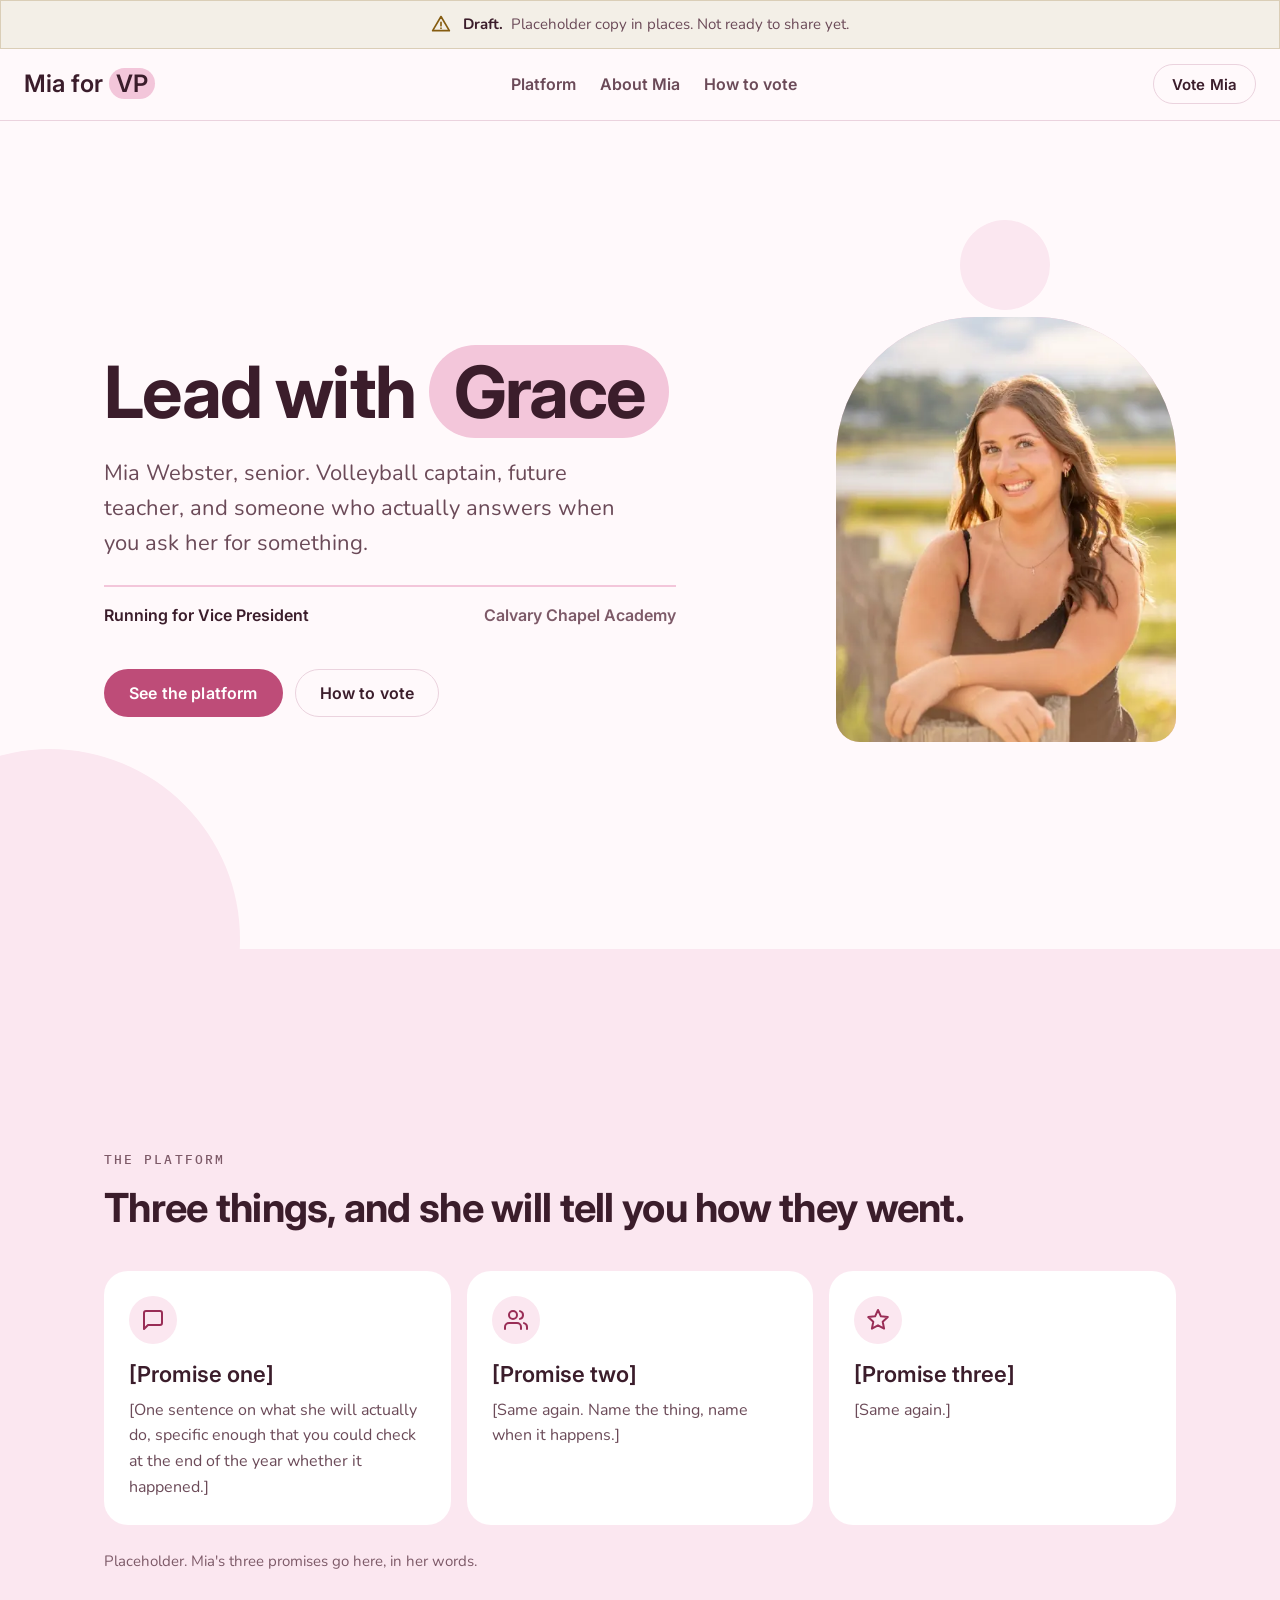
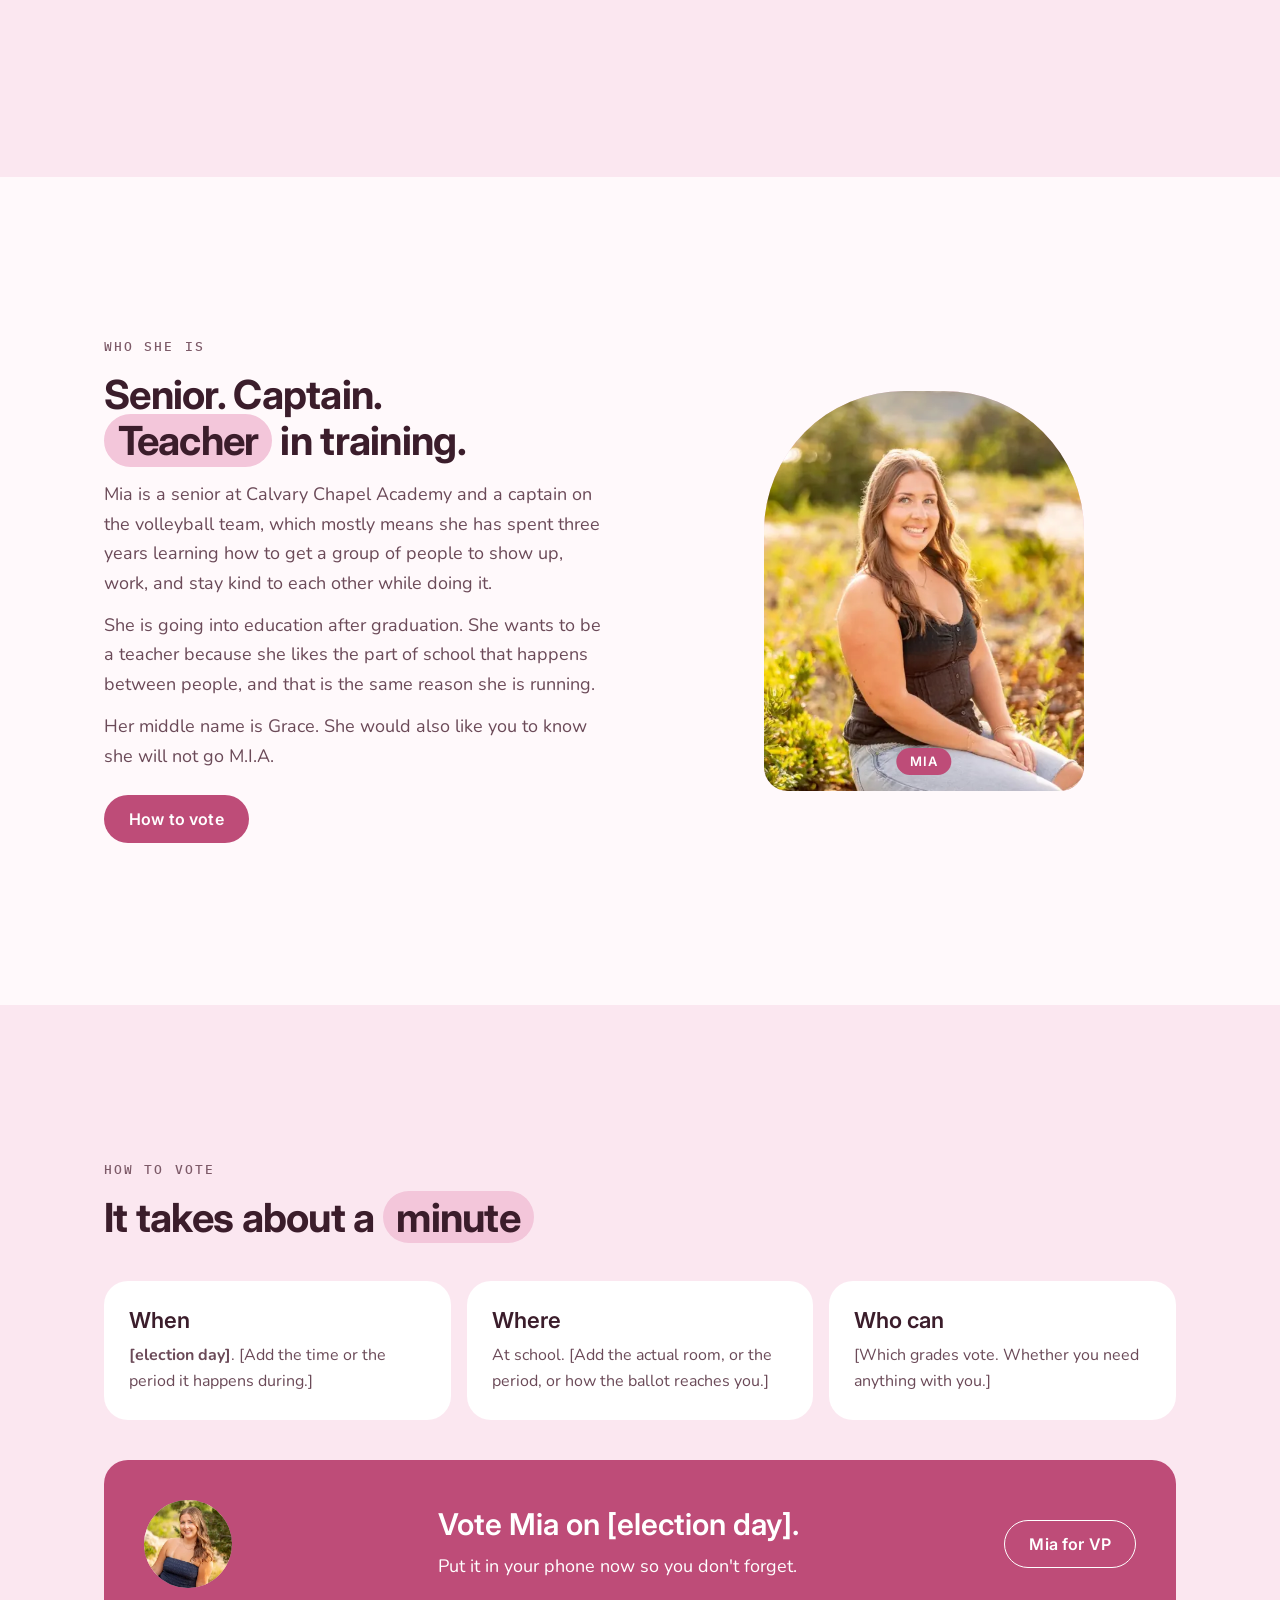
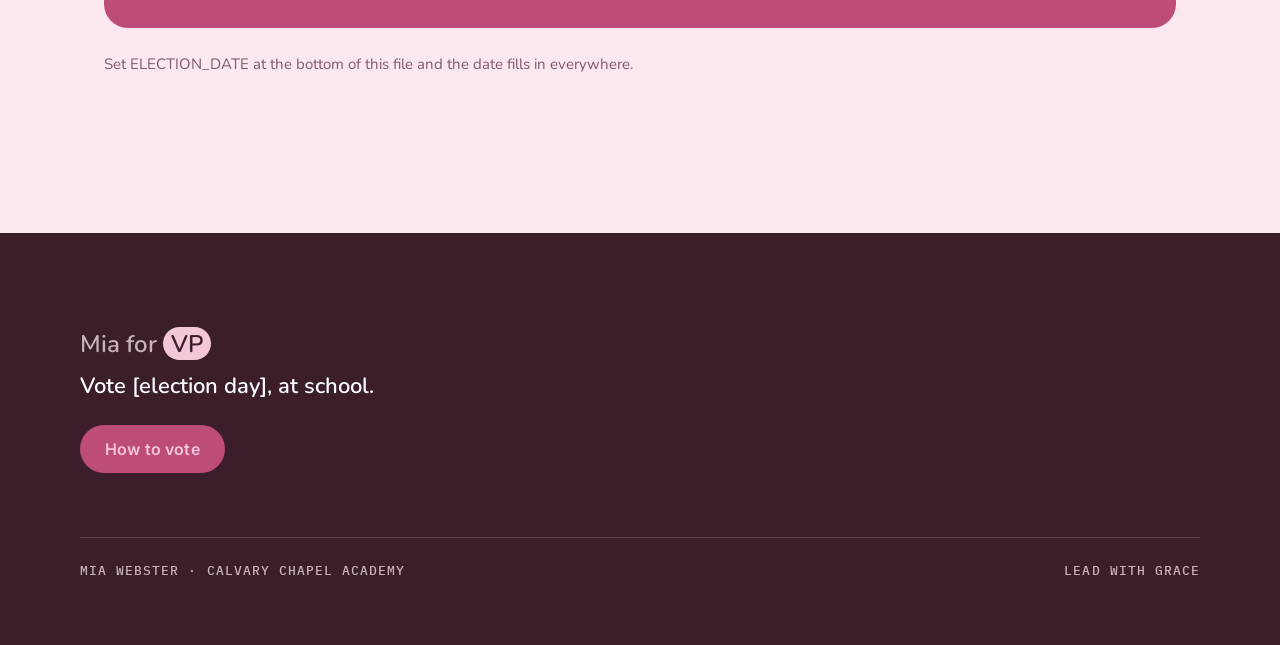
==== commit c7122bd0: "Set the byline to the ends of its rule, countdown on its own row The office and the school ran toget" ====
--- a/index.html
+++ b/index.html
@@ -70,7 +70,8 @@
     <h1 class="mv-display">Lead with <span class="mv-mark">Grace</span></h1>
     <p class="mv-sub">Mia Webster, senior. Volleyball captain, future teacher, and someone who actually answers when you ask her for something.</p>
     <div class="mv-hero-byline">
-      <p class="mv-meta">Running for Vice President<span class="mv-sm-hide"> · Calvary Chapel Academy</span><span class="mv-sm-only"> · CCA</span></p>
+      <p class="mv-meta">Running for Vice President</p>
+      <p class="mv-meta mv-meta--end"><span class="mv-sm-hide">Calvary Chapel Academy</span><span class="mv-sm-only">CCA</span></p>
       <p class="mv-badge mv-badge--solid" id="countdown" hidden></p>
     </div>
     <div class="mv-btns">
--- a/brand/css/mia-for-vp.css
+++ b/brand/css/mia-for-vp.css
@@ -81,12 +81,16 @@
    headline is the first thing read and the pill shape stays exclusive to .mv-mark.
    The countdown badge lives here too — when there is a date, it is the one pill in view. */
 .mv-hero-byline { margin-top: var(--mv-space-lg); padding-top: var(--mv-space-md); border-top: 2px solid var(--mv-petal);
-  max-width: 52ch; display: flex; align-items: center; gap: var(--mv-space-sm); flex-wrap: wrap; }
+  max-width: 52ch; display: flex; align-items: baseline; justify-content: space-between;
+  gap: var(--mv-space-sm) var(--mv-space-lg); flex-wrap: wrap; }
+/* The countdown takes its own row under the letterhead line. Inline, it forces the office to
+   wrap on a phone and pushes the school off the rule's right edge. */
+.mv-hero-byline #countdown { flex-basis: 100%; max-width: max-content; margin-top: var(--mv-space-xs); }
 /* Set in the label face, sentence case, with the office dark and the school muted:
    a byline the page meant to write, not a caption left over from a template. */
 .mv-hero-byline .mv-meta { font-family: var(--mv-font-head); font-size: var(--mv-fs-small); font-weight: var(--mv-fw-h3);
   line-height: var(--mv-lh-small); color: var(--mv-title-on-light); }
-.mv-hero-byline .mv-meta span { color: var(--mv-muted); }
+.mv-hero-byline .mv-meta--end { color: var(--mv-muted); text-align: right; }
 
 /* Hero with a portrait beside the copy. Below 821 the arch is removed rather than
    shrunk: a phone hero is one thumb-length and a photo would cost the whole fold. */
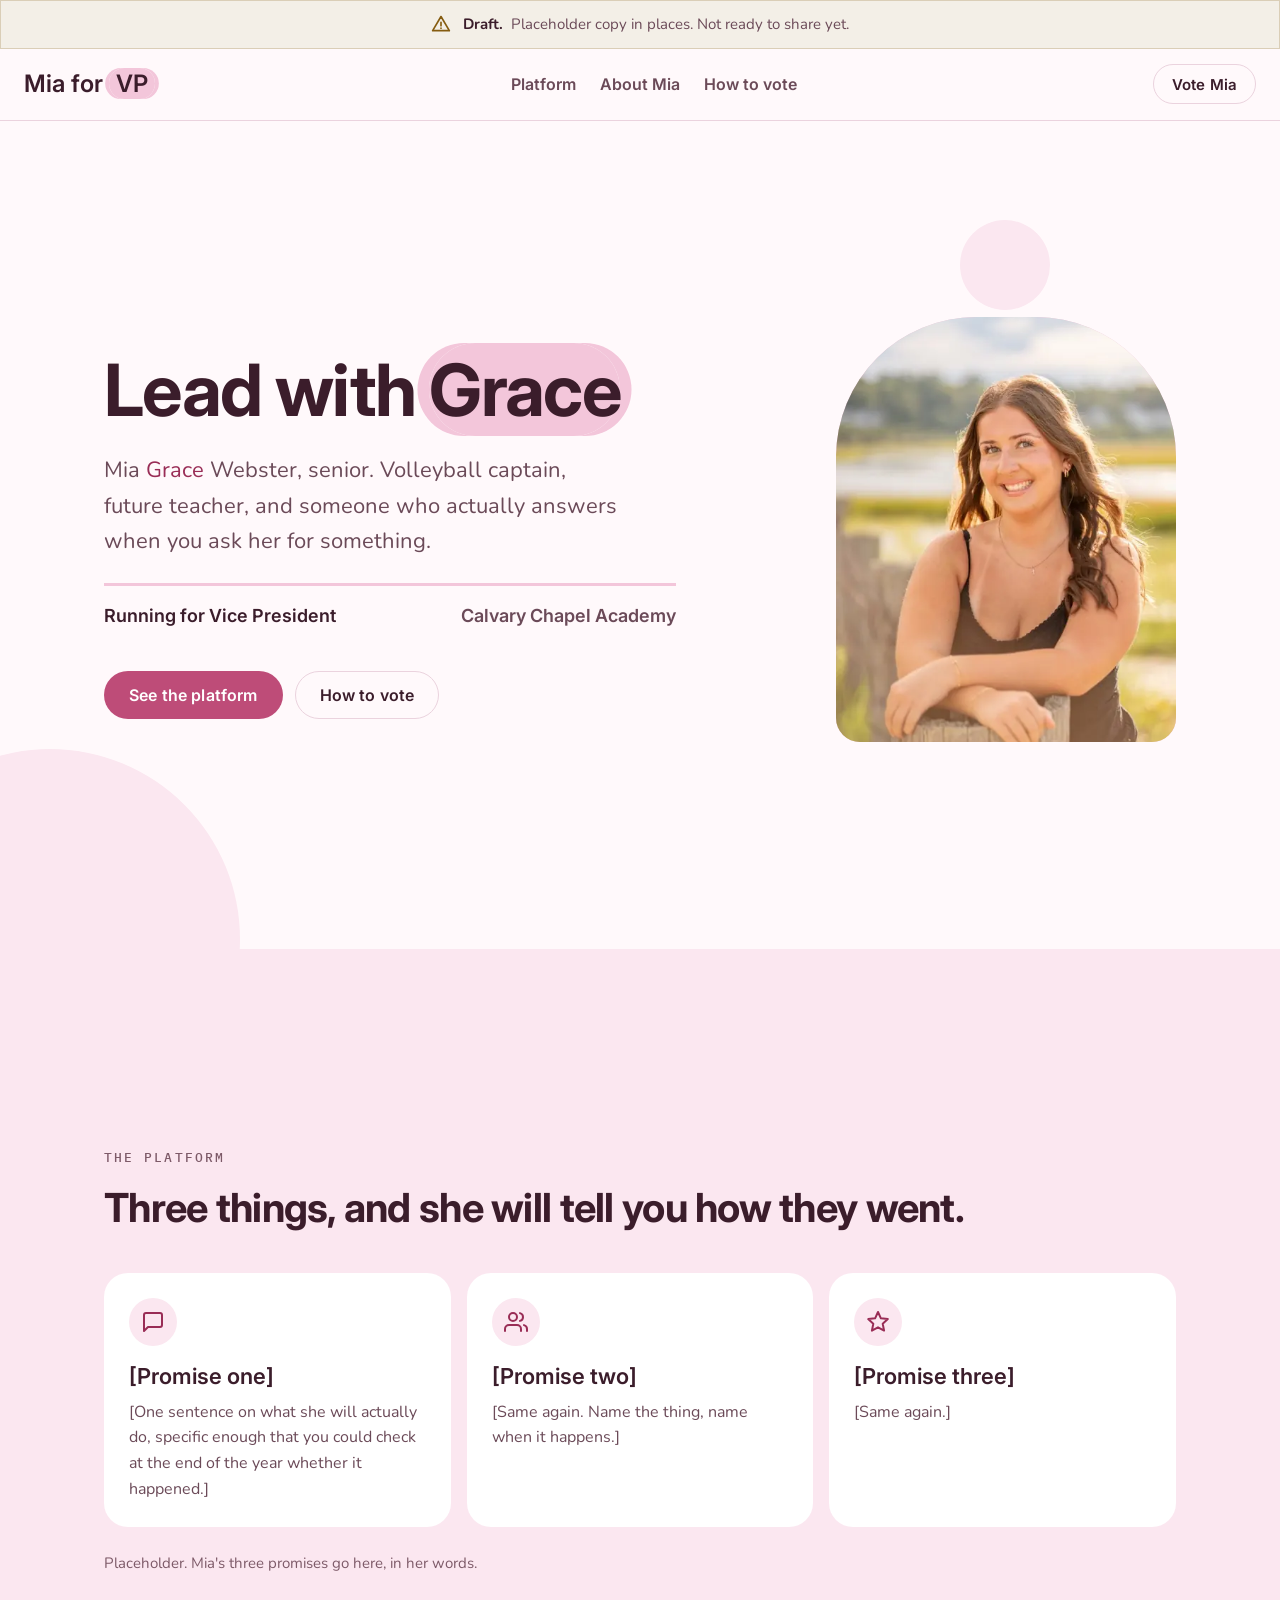
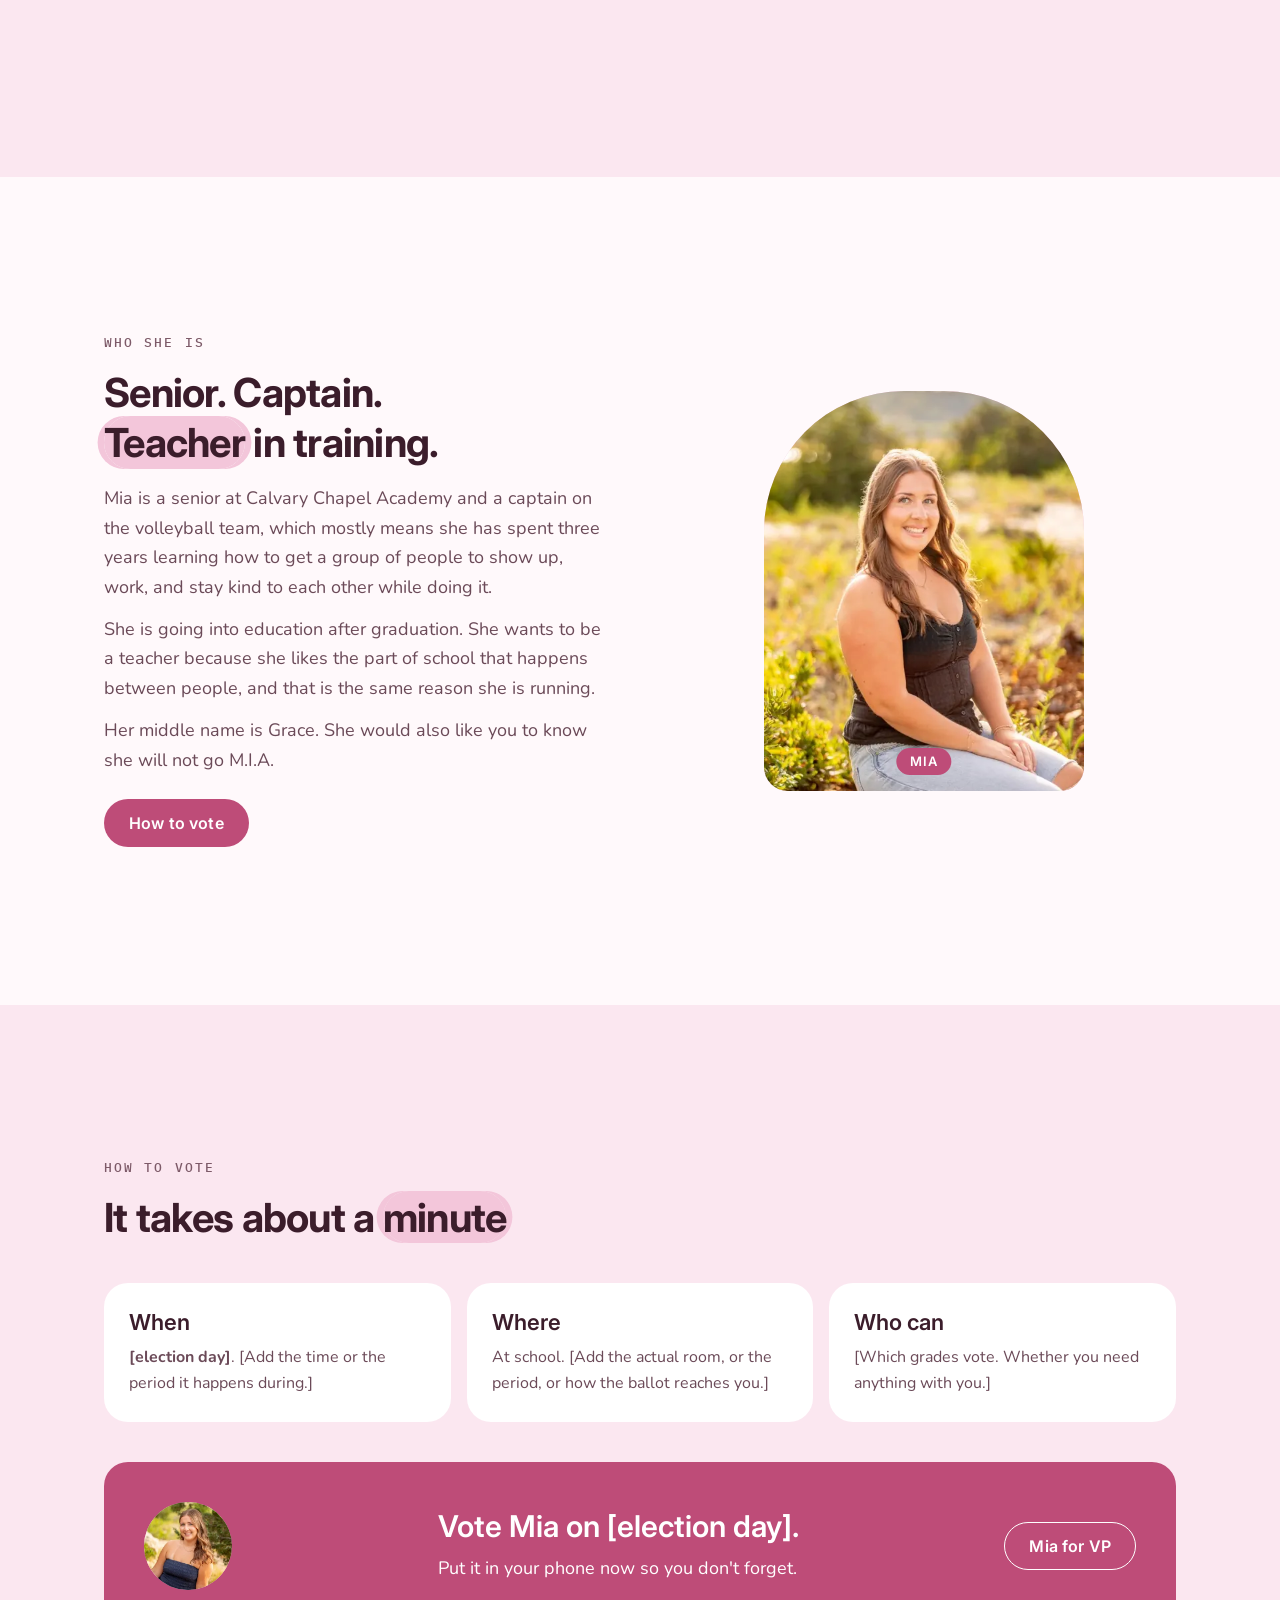
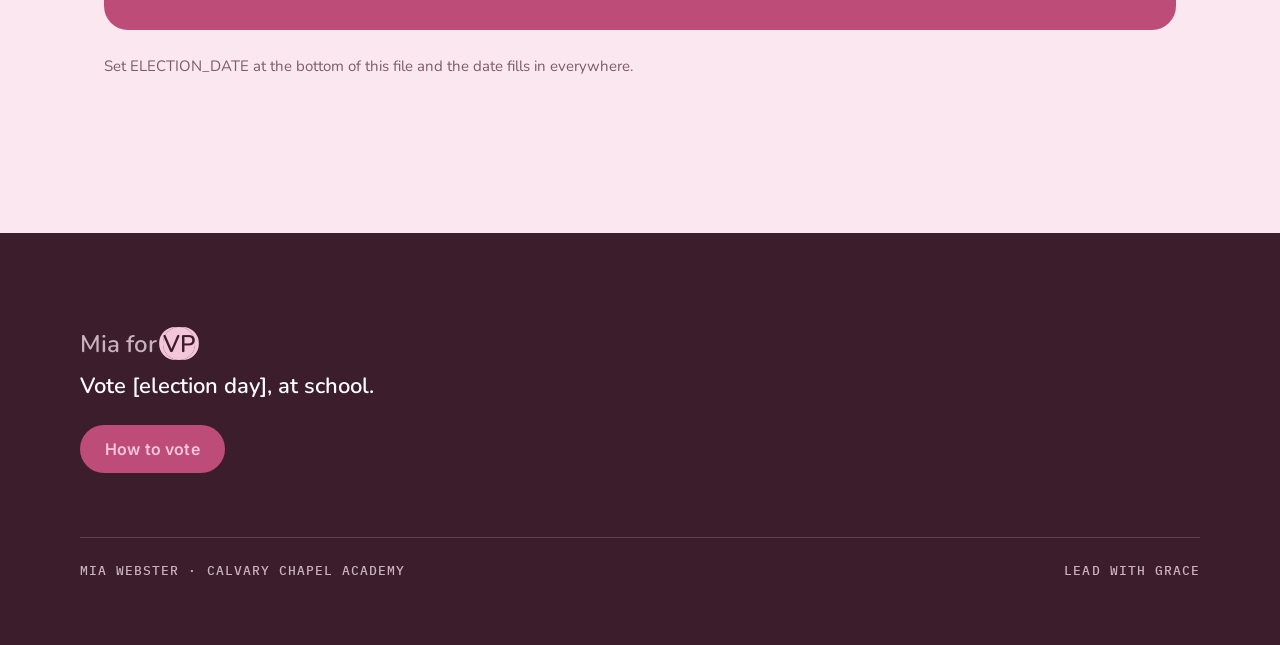
==== commit 2a5ba7bd: "Draw the mark with a shadow so a marked word aligns, and name her Grace The petal pill was horizonta" ====
--- a/index.html
+++ b/index.html
@@ -68,7 +68,7 @@
   <div class="mv-inner mv-hero-split">
    <div>
     <h1 class="mv-display">Lead with <span class="mv-mark">Grace</span></h1>
-    <p class="mv-sub">Mia Webster, senior. Volleyball captain, future teacher, and someone who actually answers when you ask her for something.</p>
+    <p class="mv-sub">Mia <span class="mv-mark mv-mark--text">Grace</span> Webster, senior. Volleyball captain, future teacher, and someone who actually answers when you ask her for something.</p>
     <div class="mv-hero-byline">
       <p class="mv-meta">Running for Vice President</p>
       <p class="mv-meta mv-meta--end"><span class="mv-sm-hide">Calvary Chapel Academy</span><span class="mv-sm-only">CCA</span></p>
--- a/brand/tokens/tokens.css
+++ b/brand/tokens/tokens.css
@@ -60,7 +60,7 @@
   --mv-font-mono: "IBM Plex Mono", Courier New, monospace;
   --mv-fs-display: 72px; --mv-lh-display: 1.1; --mv-fw-display: 700; --mv-ls-display: -0.022em;
   --mv-fs-h1: 52px; --mv-lh-h1: 1.12; --mv-fw-h1: 700; --mv-ls-h1: -0.02em;
-  --mv-fs-h2: 40px; --mv-lh-h2: 1.15; --mv-fw-h2: 700; --mv-ls-h2: -0.018em;
+  --mv-fs-h2: 40px; --mv-lh-h2: 1.25; --mv-fw-h2: 700; --mv-ls-h2: -0.018em;
   --mv-fs-h3: 30px; --mv-lh-h3: 1.25; --mv-fw-h3: 600;
   --mv-fs-h4: 24px; --mv-lh-h4: 1.3; --mv-fw-h4: 600;
   --mv-fs-h5: 22px; --mv-lh-h5: 1.35; --mv-fw-h5: 600;
--- a/brand/css/mia-for-vp.css
+++ b/brand/css/mia-for-vp.css
@@ -31,8 +31,12 @@
 
 /* Signature detail: the petal pill behind ONE word per headline, never more. */
 .mv-mark { background: var(--mv-petal); color: var(--mv-title-on-light); border-radius: var(--mv-radius-pill);
-  padding: 0.04em 0.34em; box-decoration-break: clone; -webkit-box-decoration-break: clone; }
+  padding: 0.04em 0; box-shadow: -0.16em 0 0 var(--mv-petal), 0.16em 0 0 var(--mv-petal);
+  box-decoration-break: clone; -webkit-box-decoration-break: clone; }
 .mv-mark--solid { background: var(--mv-primary); color: var(--mv-on-primary); }
+/* Text-only variant: the signature idea without a second pill in view. For one word inside running
+   copy — her middle name — where a pill would shout and bold Nunito is banned (see Type > Don't). */
+.mv-mark--text { background: none; box-shadow: none; padding: 0; color: var(--mv-link); }
 
 /* ---- Bands and layout ---- */
 .mv-band-light { background: var(--mv-field-light); color: var(--mv-title-on-light); }
@@ -80,7 +84,7 @@
 /* The hero's facts line, under the sub: office and school on a petal rule, so the
    headline is the first thing read and the pill shape stays exclusive to .mv-mark.
    The countdown badge lives here too — when there is a date, it is the one pill in view. */
-.mv-hero-byline { margin-top: var(--mv-space-lg); padding-top: var(--mv-space-md); border-top: 2px solid var(--mv-petal);
+.mv-hero-byline { margin-top: var(--mv-space-lg); padding-top: var(--mv-space-md); border-top: 3px solid var(--mv-petal);
   max-width: 52ch; display: flex; align-items: baseline; justify-content: space-between;
   gap: var(--mv-space-sm) var(--mv-space-lg); flex-wrap: wrap; }
 /* The countdown takes its own row under the letterhead line. Inline, it forces the office to
@@ -88,9 +92,11 @@
 .mv-hero-byline #countdown { flex-basis: 100%; max-width: max-content; margin-top: var(--mv-space-xs); }
 /* Set in the label face, sentence case, with the office dark and the school muted:
    a byline the page meant to write, not a caption left over from a template. */
-.mv-hero-byline .mv-meta { font-family: var(--mv-font-head); font-size: var(--mv-fs-small); font-weight: var(--mv-fw-h3);
+.mv-hero-byline .mv-meta { font-family: var(--mv-font-head); font-size: var(--mv-fs-body); font-weight: var(--mv-fw-h3);
   line-height: var(--mv-lh-small); color: var(--mv-title-on-light); }
-.mv-hero-byline .mv-meta--end { color: var(--mv-muted); text-align: right; }
+/* margin-left:auto, not just space-between: between 821 and ~1000 the two halves do not fit on
+   one line, and this keeps the school on the rule's right end when it drops to its own row. */
+.mv-hero-byline .mv-meta--end { color: var(--mv-body-on-light); text-align: right; margin-left: auto; }
 
 /* Hero with a portrait beside the copy. Below 821 the arch is removed rather than
    shrunk: a phone hero is one thumb-length and a photo would cost the whole fold. */
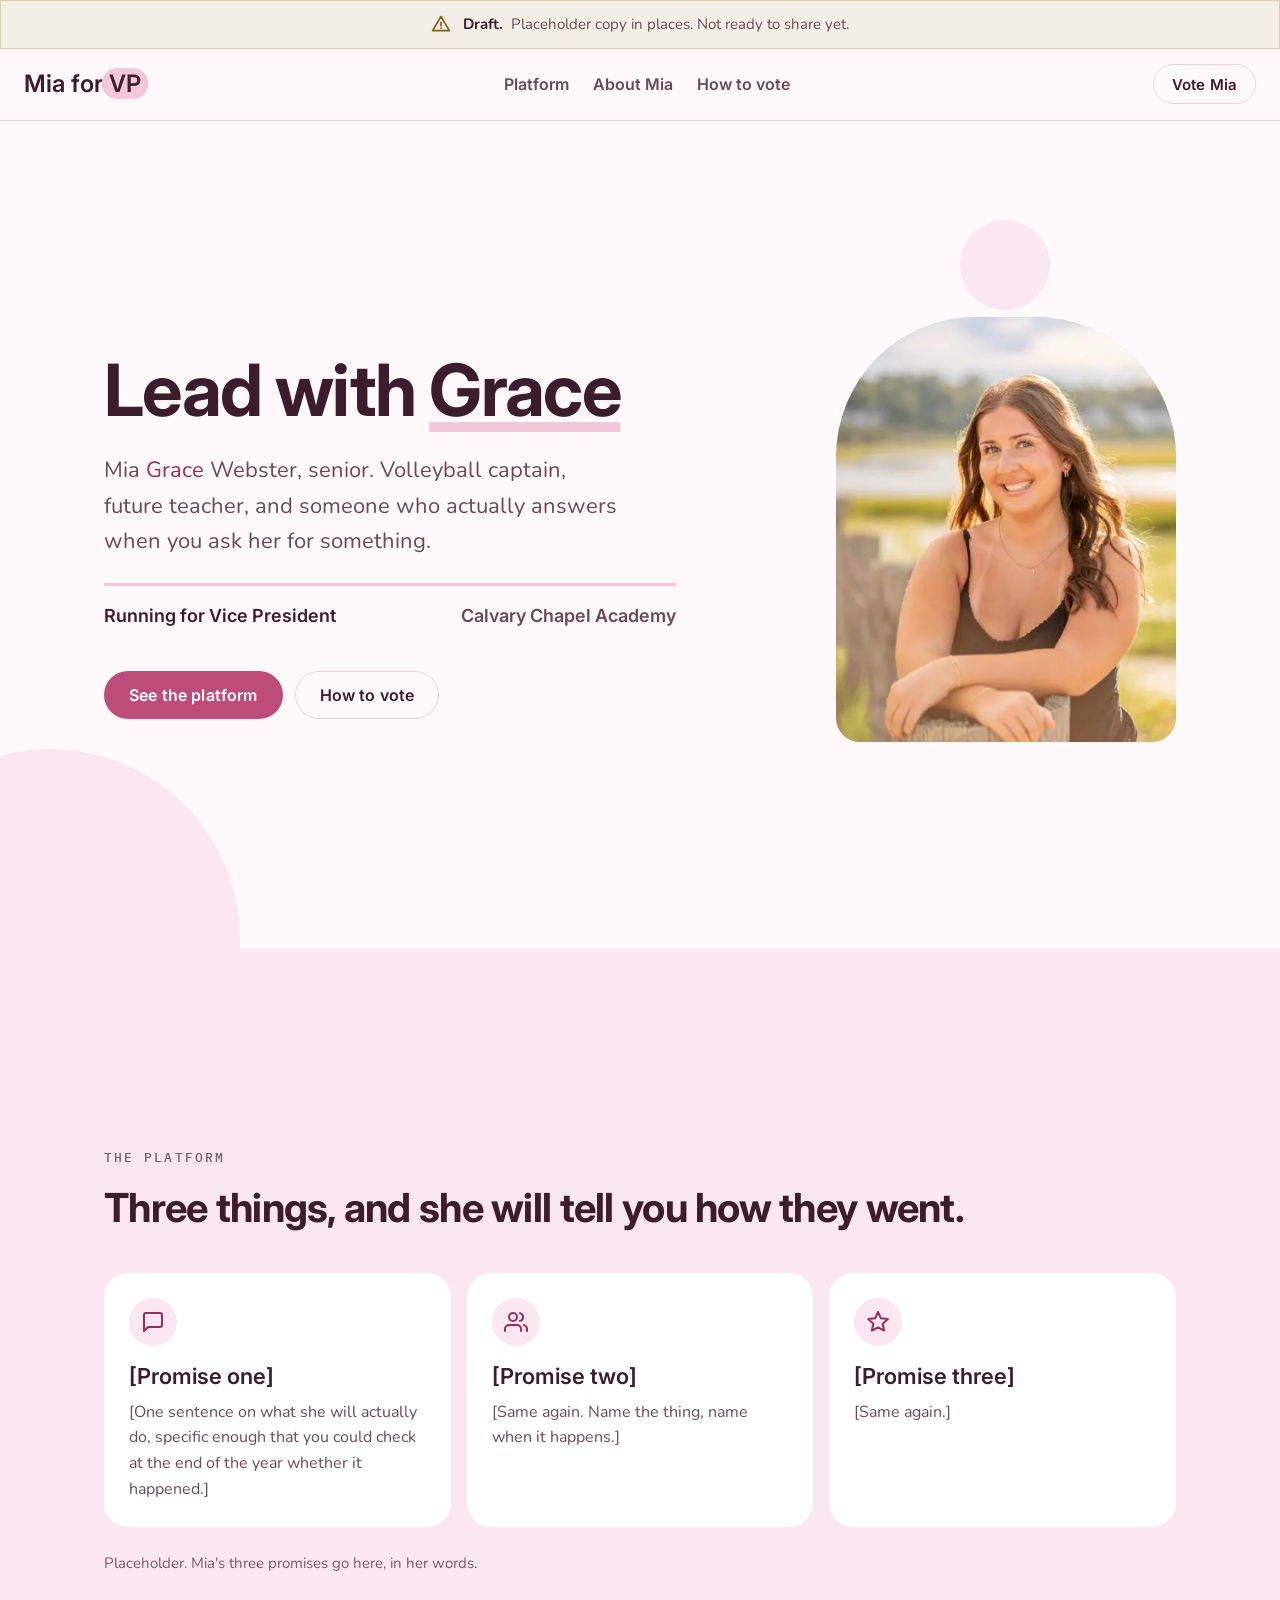
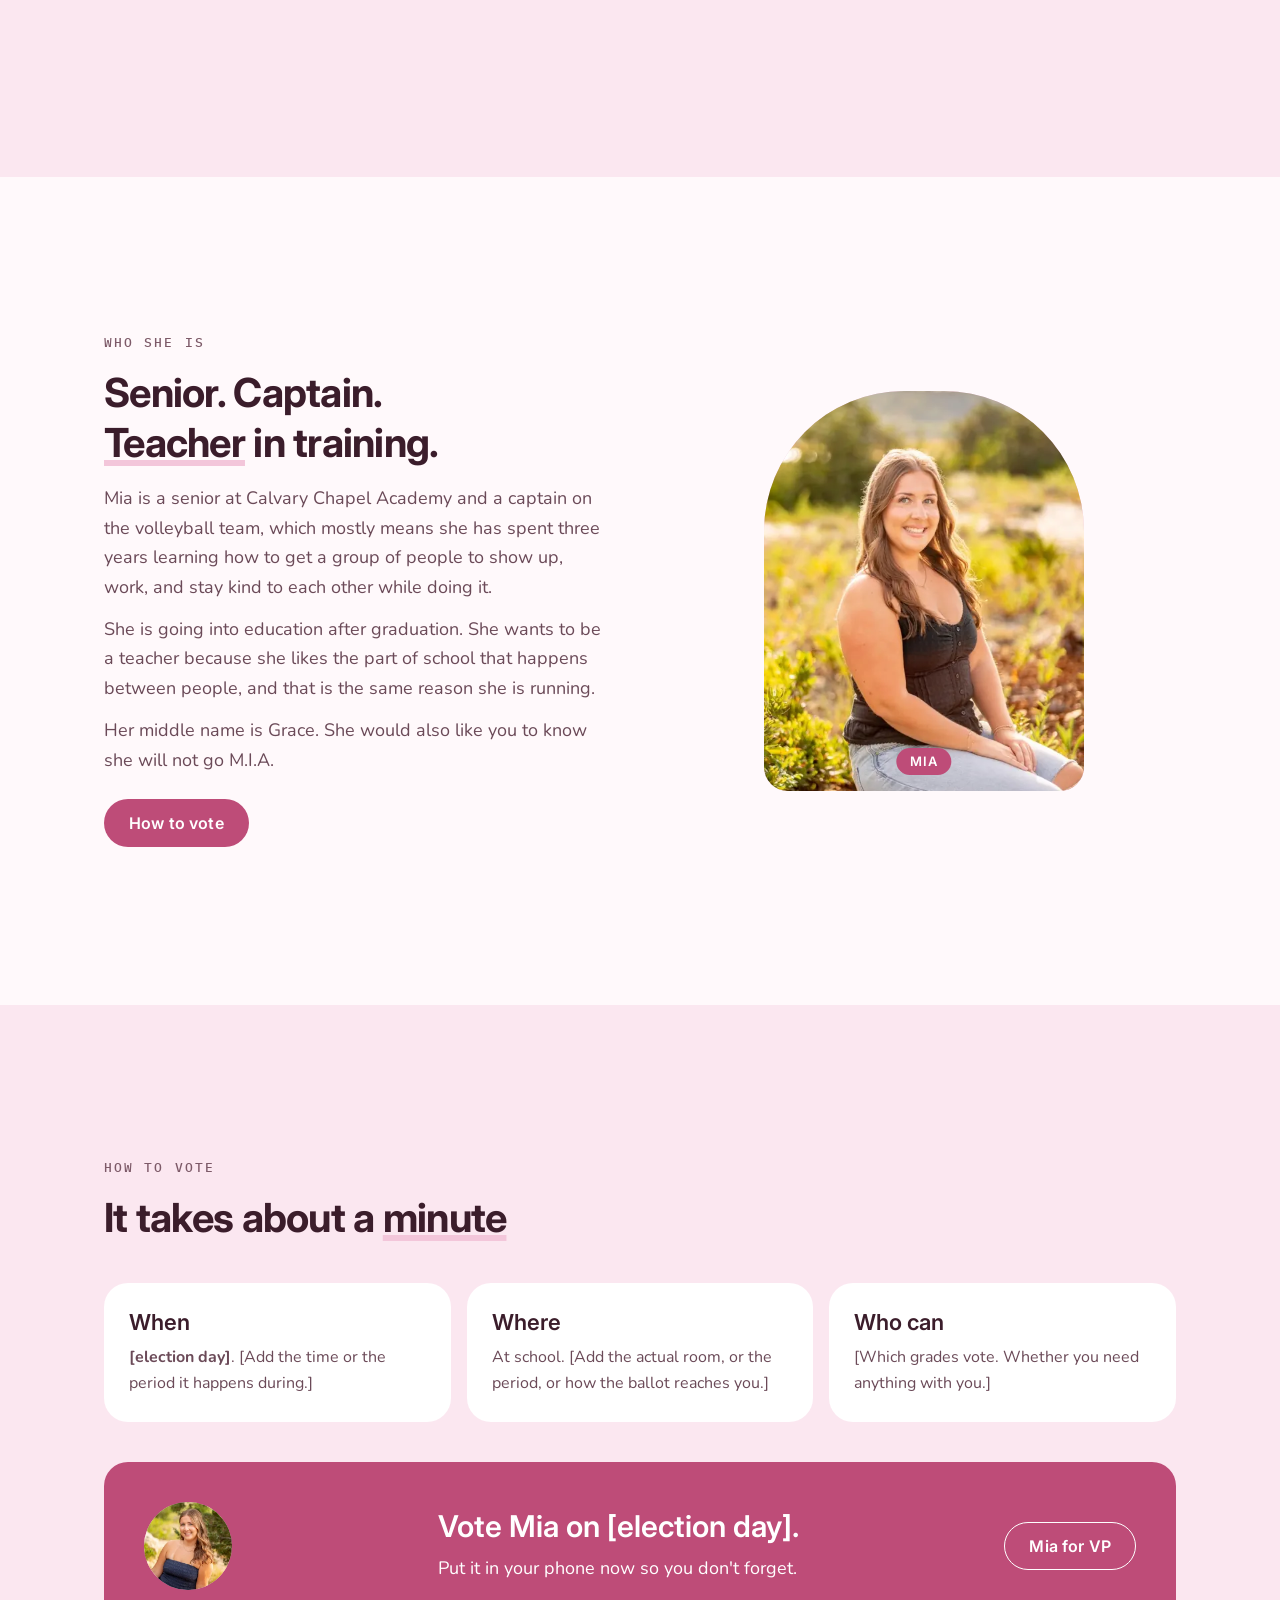
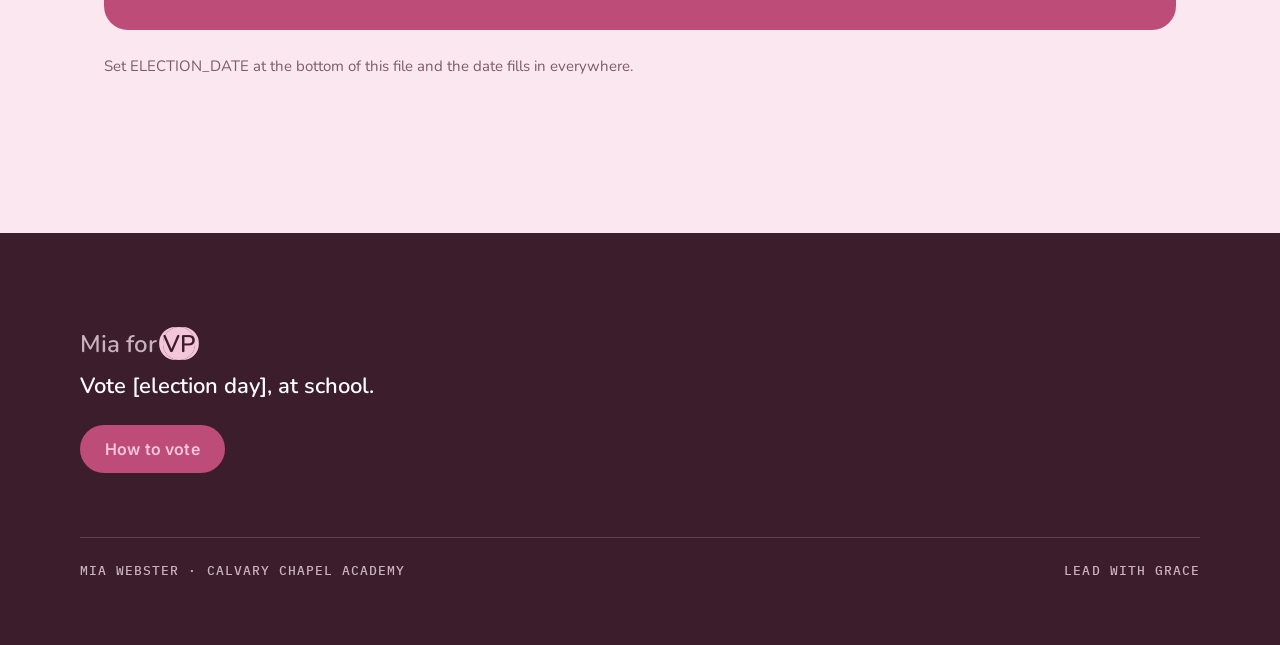
==== commit ab415da1: "Make the mark a petal underline; the pill stays on the wordmark Five treatments were drawn on the re" ====
--- a/index.html
+++ b/index.html
@@ -52,7 +52,7 @@
 </div>
 
 <nav class="mv-nav">
-  <a class="mv-logo" href="#top">Mia for <span class="mv-mark">VP</span></a>
+  <a class="mv-logo" href="#top">Mia for <span class="mv-mark mv-mark--pill">VP</span></a>
   <div class="mv-links">
     <a href="#platform">Platform</a>
     <a href="#about">About Mia</a>
@@ -191,7 +191,7 @@
 
 <footer class="mv-footer">
   <div style="max-width:var(--mv-container);margin:0 auto">
-    <p class="mv-h4">Mia for <span class="mv-mark">VP</span></p>
+    <p class="mv-h4">Mia for <span class="mv-mark mv-mark--pill">VP</span></p>
     <p class="mv-h5" style="margin-top:var(--mv-space-sm);color:var(--mv-title-on-dark)">Vote <span class="js-date">[election day]</span>, at school.</p>
     <div class="mv-row" style="margin-top:var(--mv-space-lg)">
       <a class="mv-btn mv-btn--primary mv-md-hide" href="#vote">How to vote</a>
--- a/brand/css/mia-for-vp.css
+++ b/brand/css/mia-for-vp.css
@@ -1,7 +1,7 @@
 /* Mia for VP components. Requires tokens/tokens.css. Every color and font here is a --mv-* token;
    nothing else. Classes are .mv-* so they never collide with app styles.
    Register: light-first. Cream-pink and blush bands all the way down; the plum field is the footer only.
-   Signature detail: .mv-mark, the petal pill behind one word per headline. */
+   Signature detail: .mv-mark, a petal underline under one word per headline; .mv-mark--pill for the wordmark. */
 
 *, *::before, *::after { box-sizing: border-box; }
 body { margin: 0; background: var(--mv-field-light); color: var(--mv-title-on-light);
@@ -30,13 +30,22 @@
 .mv-mono { font-family: var(--mv-font-mono); }
 
 /* Signature detail: the petal pill behind ONE word per headline, never more. */
-.mv-mark { background: var(--mv-petal); color: var(--mv-title-on-light); border-radius: var(--mv-radius-pill);
+/* Default: a petal underline. It cannot collide with the line above, and a marked word that starts
+   a line needs no correction — both of which the pill had to have tuned out of it. */
+.mv-mark { color: var(--mv-title-on-light); text-decoration: underline;
+  text-decoration-color: var(--mv-petal); text-decoration-thickness: 0.14em;
+  text-underline-offset: 0.08em; text-decoration-skip-ink: none; }
+/* The enclosed pill, kept for the wordmark: a logo needs a shape, not an underline. Drawn with
+   box-shadow rather than horizontal padding so it never shifts the text it sits behind. */
+.mv-mark--pill { background: var(--mv-petal); border-radius: var(--mv-radius-pill); text-decoration: none;
   padding: 0.04em 0; box-shadow: -0.16em 0 0 var(--mv-petal), 0.16em 0 0 var(--mv-petal);
   box-decoration-break: clone; -webkit-box-decoration-break: clone; }
-.mv-mark--solid { background: var(--mv-primary); color: var(--mv-on-primary); }
+.mv-mark--solid { background: var(--mv-primary); color: var(--mv-on-primary); border-radius: var(--mv-radius-pill);
+  text-decoration: none; padding: 0.04em 0; box-shadow: -0.16em 0 0 var(--mv-primary), 0.16em 0 0 var(--mv-primary);
+  box-decoration-break: clone; -webkit-box-decoration-break: clone; }
 /* Text-only variant: the signature idea without a second pill in view. For one word inside running
    copy — her middle name — where a pill would shout and bold Nunito is banned (see Type > Don't). */
-.mv-mark--text { background: none; box-shadow: none; padding: 0; color: var(--mv-link); }
+.mv-mark--text { background: none; box-shadow: none; padding: 0; text-decoration: none; color: var(--mv-link); }
 
 /* ---- Bands and layout ---- */
 .mv-band-light { background: var(--mv-field-light); color: var(--mv-title-on-light); }
@@ -62,7 +71,7 @@
   display: flex; align-items: center; justify-content: space-between; gap: var(--mv-space-lg);
   background: var(--mv-field-light); color: var(--mv-title-on-light); border-bottom: 1px solid var(--mv-line-light); }
 .mv-nav .mv-logo { font: var(--mv-fw-h4) var(--mv-fs-h4)/1 var(--mv-font-head); color: inherit; text-decoration: none; white-space: nowrap; }
-.mv-nav .mv-logo .mv-mark { padding: 0.04em 0.3em; }
+.mv-nav .mv-logo .mv-mark--pill { box-shadow: -0.3em 0 0 var(--mv-petal), 0.3em 0 0 var(--mv-petal); }  /* a wordmark wants a rounder pill than a headline word */
 .mv-nav .mv-links { display: flex; gap: var(--mv-space-lg); align-items: center; }
 .mv-nav .mv-links a { color: var(--mv-body-on-light); text-decoration: none; font-family: var(--mv-font-head); font-size: var(--mv-fs-small); font-weight: var(--mv-fw-h3); white-space: nowrap; transition: color var(--mv-motion-fast) var(--mv-motion-ease); }
 .mv-nav .mv-links a:hover { color: var(--mv-link); }
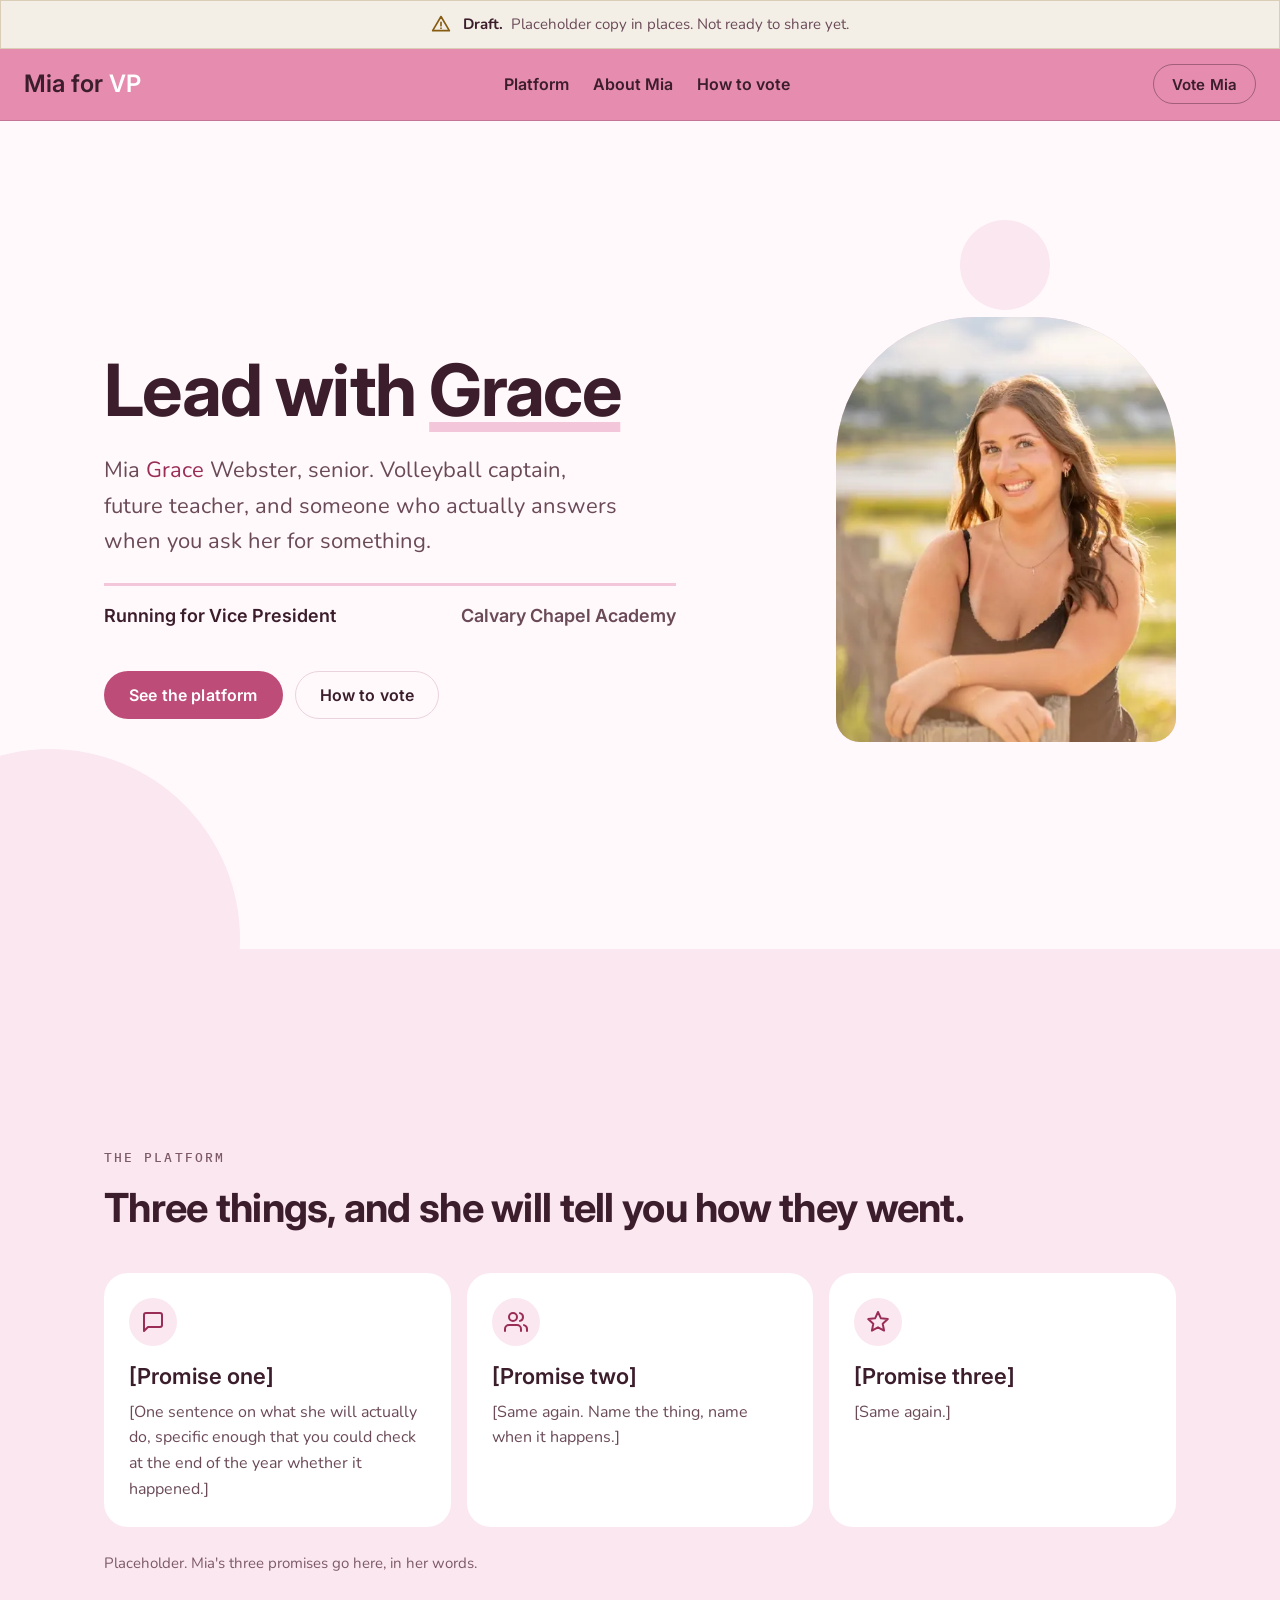
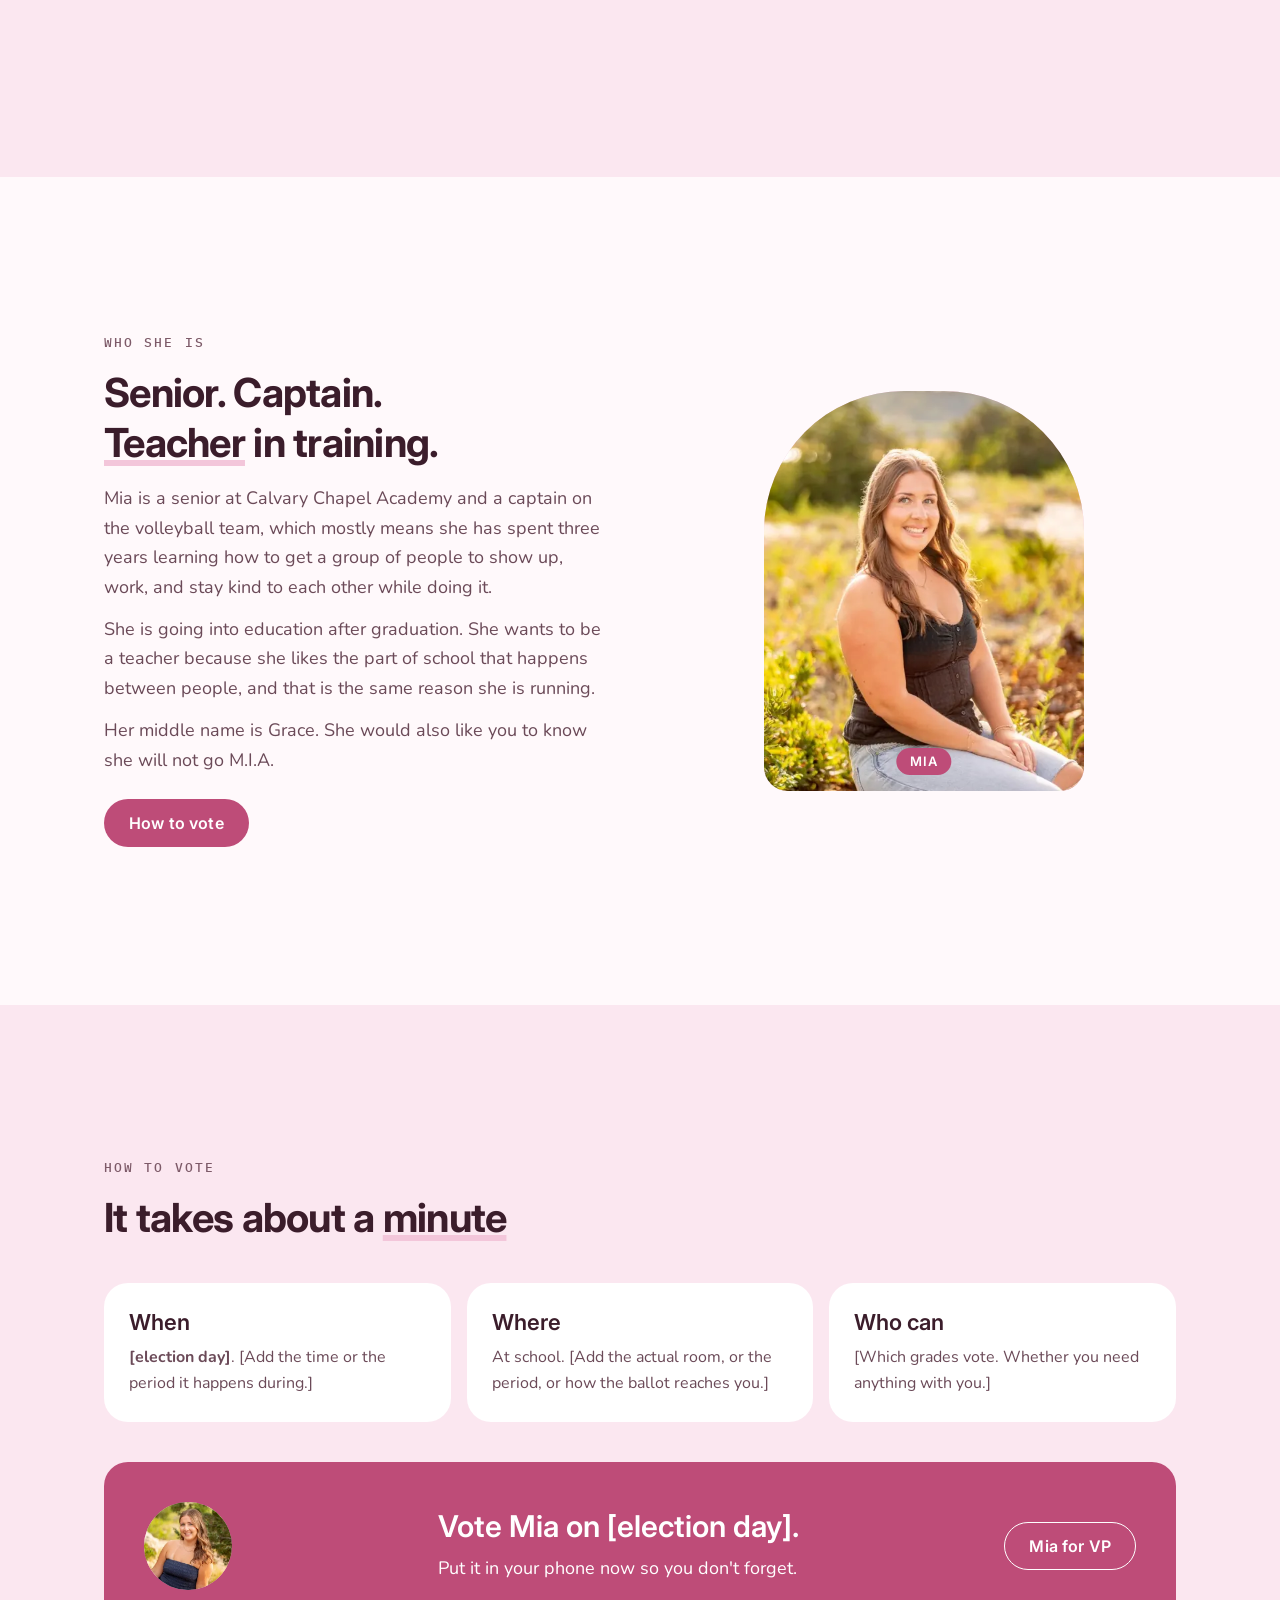
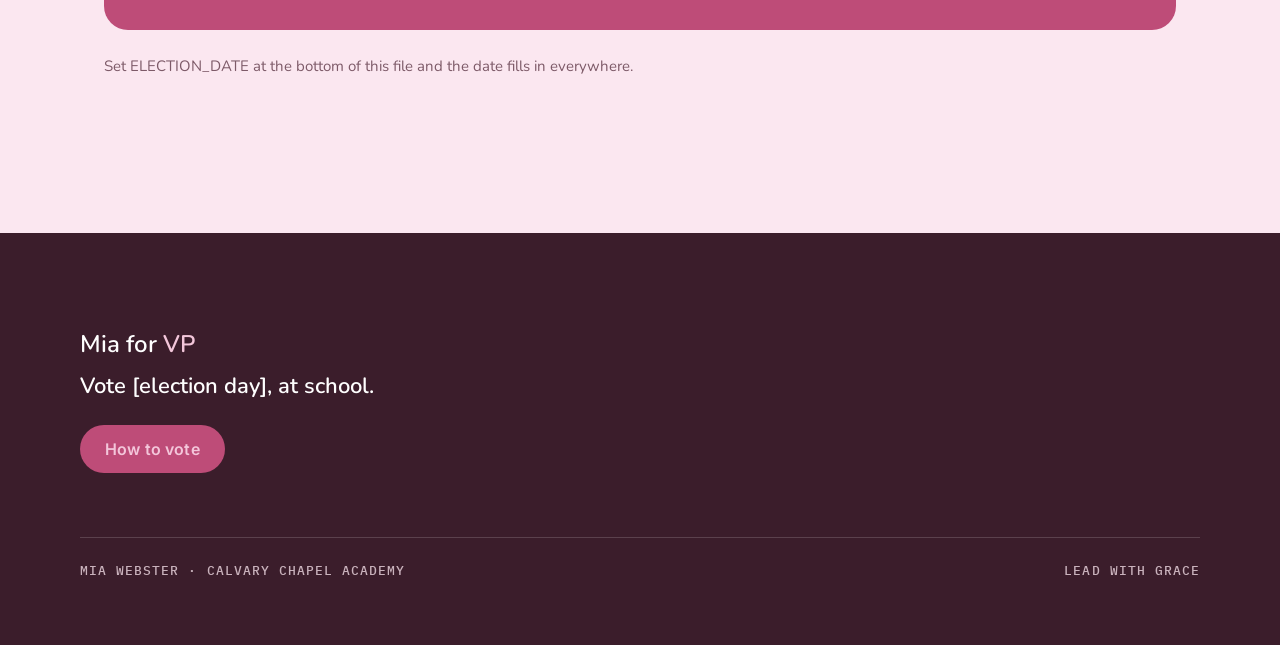
==== commit 7d1256a1: "Put the nav bar in mid-rose, and take the enclosure off VP Graydon pointed at the primary button and" ====
--- a/index.html
+++ b/index.html
@@ -29,9 +29,10 @@
   #draft-banner{align-items:center}
   #draft-banner b{display:inline;margin:0 var(--mv-space-xs) 0 0}
   /* Page composition: the About portrait is 320 wide beside the text, 220 above it on a phone. */
+  #top .mv-photo-frame{width:min(340px,100%)}
   #about .mv-photo-frame{width:min(320px,100%)}
   #vote .mv-cta{margin-top:var(--mv-space-xl)}
-  @media (max-width:820px){ #about .mv-photo-frame{width:min(220px,100%)} }
+  @media (max-width:820px){ #about .mv-photo-frame{width:min(220px,100%)} #top .mv-photo-frame{width:min(124px,36vw)} }
   @media (max-width:640px){ #vote .mv-cta{margin-top:var(--mv-space-lg)} }
 </style>
 </head>
@@ -52,7 +53,7 @@
 </div>
 
 <nav class="mv-nav">
-  <a class="mv-logo" href="#top">Mia for <span class="mv-mark mv-mark--pill">VP</span></a>
+  <a class="mv-logo" href="#top">Mia for <span class="mv-mark mv-mark--text">VP</span></a>
   <div class="mv-links">
     <a href="#platform">Platform</a>
     <a href="#about">About Mia</a>
@@ -79,12 +80,12 @@
       <a class="mv-btn mv-btn--secondary" href="#vote">How to vote</a>
     </div>
    </div>
-   <div class="mv-media mv-md-hide">
-    <div class="mv-photo-frame" style="width:min(340px,100%)">
+   <div class="mv-media">
+    <div class="mv-photo-frame">
       <div class="mv-photo">
         <img src="brand/assets/mia-portrait-1-480.webp"
              srcset="brand/assets/mia-portrait-1-480.webp 480w, brand/assets/mia-portrait-1-960.webp 960w"
-             sizes="(max-width: 820px) 1px, 340px" width="480" height="719" decoding="async"
+             sizes="(max-width: 820px) 124px, 340px" width="480" height="719" decoding="async"
              alt="Mia Webster, smiling, outdoors at sunset">
       </div>
     </div>
@@ -191,7 +192,7 @@
 
 <footer class="mv-footer">
   <div style="max-width:var(--mv-container);margin:0 auto">
-    <p class="mv-h4">Mia for <span class="mv-mark mv-mark--pill">VP</span></p>
+    <p class="mv-h4">Mia for <span class="mv-mark mv-mark--text">VP</span></p>
     <p class="mv-h5" style="margin-top:var(--mv-space-sm);color:var(--mv-title-on-dark)">Vote <span class="js-date">[election day]</span>, at school.</p>
     <div class="mv-row" style="margin-top:var(--mv-space-lg)">
       <a class="mv-btn mv-btn--primary mv-md-hide" href="#vote">How to vote</a>
--- a/brand/tokens/tokens.css
+++ b/brand/tokens/tokens.css
@@ -6,7 +6,7 @@
   --mv-plum: #3B1D2B;  /* ink: headings, body emphasis, the single dark band in the footer */
   --mv-rose: #BE4C78;  /* the interactive color: primary buttons, links, focus ring, first chart series */
   --mv-rose-deep: #992D56;  /* links, hover fill, focus ring, and text on petal or blush fills */
-  --mv-mid-rose: #E58CAF;  /* mid tone for charts, illustration and dividers; never a text color */
+  --mv-mid-rose: #E58CAF;  /* mid tone for charts, illustration and dividers, and the field of the sticky nav bar; never a text color */
   --mv-petal: #F3C6DA;  /* the signature pill behind a headline word, badges, the photo arch, icon tiles */
   --mv-blush: #FBE7F0;  /* alternating band field, decorative circles, soft card fill */
   --mv-shell: #FFF9FB;  /* the default page field; a pink-white, so the page reads warm rather than clinical */
--- a/brand/css/mia-for-vp.css
+++ b/brand/css/mia-for-vp.css
@@ -69,14 +69,17 @@
 /* ---- Nav ---- */
 .mv-nav { position: sticky; top: 0; z-index: 100; min-height: var(--mv-nav-height); padding: var(--mv-space-xs) var(--mv-gutter);
   display: flex; align-items: center; justify-content: space-between; gap: var(--mv-space-lg);
-  background: var(--mv-field-light); color: var(--mv-title-on-light); border-bottom: 1px solid var(--mv-line-light); }
+  background: var(--mv-mid-rose); color: var(--mv-title-on-light); border-bottom: 1px solid var(--mv-plum-20); }
 .mv-nav .mv-logo { font: var(--mv-fw-h4) var(--mv-fs-h4)/1 var(--mv-font-head); color: inherit; text-decoration: none; white-space: nowrap; }
-.mv-nav .mv-logo .mv-mark--pill { box-shadow: -0.3em 0 0 var(--mv-petal), 0.3em 0 0 var(--mv-petal); }  /* a wordmark wants a rounder pill than a headline word */
+.mv-nav .mv-logo .mv-mark--text { color: var(--mv-white); }  /* "VP" in white ink, no enclosure: on mid-rose it is 2.41:1, which the WCAG logotype exception allows and nothing else on this bar relies on */
 .mv-nav .mv-links { display: flex; gap: var(--mv-space-lg); align-items: center; }
-.mv-nav .mv-links a { color: var(--mv-body-on-light); text-decoration: none; font-family: var(--mv-font-head); font-size: var(--mv-fs-small); font-weight: var(--mv-fw-h3); white-space: nowrap; transition: color var(--mv-motion-fast) var(--mv-motion-ease); }
-.mv-nav .mv-links a:hover { color: var(--mv-link); }
-.mv-nav .mv-links a[aria-current] { color: var(--mv-link); text-decoration: underline; text-underline-offset: 6px; text-decoration-thickness: 2px; }
-.mv-nav .mv-links a:focus-visible { outline: 2px solid var(--mv-focus); outline-offset: 4px; border-radius: var(--mv-radius-sm); }
+.mv-nav .mv-links a { color: var(--mv-title-on-light); text-decoration: none; font-family: var(--mv-font-head); font-size: var(--mv-fs-small); font-weight: var(--mv-fw-h3); white-space: nowrap; transition: color var(--mv-motion-fast) var(--mv-motion-ease); }
+/* Ink on this bar is plum, not the body role: body-on-light is 3.17:1 on mid-rose and fails AA. Plum is 6.23:1. */
+.mv-nav .mv-links a:hover, .mv-nav .mv-links a.is-hover { text-decoration: underline; text-decoration-color: var(--mv-plum-60); text-underline-offset: 6px; text-decoration-thickness: 2px; }
+.mv-nav .mv-links a[aria-current] { text-decoration: underline; text-decoration-color: var(--mv-plum); text-underline-offset: 6px; text-decoration-thickness: 2px; }
+.mv-nav a:focus-visible { outline: 2px solid var(--mv-plum); outline-offset: 4px; border-radius: var(--mv-radius-sm); }
+.mv-nav .mv-btn--secondary { color: var(--mv-title-on-light); border-color: var(--mv-plum-40); }  /* rose-deep is 3.04:1 here; the plum ink carries it */
+.mv-nav .mv-btn--secondary:hover, .mv-nav .mv-btn--secondary.is-hover { background: var(--mv-fill-light); border-color: var(--mv-plum); }
 @media (max-width: 820px) { .mv-nav { min-height: var(--mv-nav-height-sm); padding: 0 var(--mv-space-md); }  /* no block padding: the token is the whole height, border included */
   .mv-nav .mv-btn--sm { min-height: 44px; }  /* thumb-target floor */
   .mv-nav .mv-links a:not(.mv-btn) { display: none; } }
@@ -110,7 +113,19 @@
 /* Hero with a portrait beside the copy. Below 821 the arch is removed rather than
    shrunk: a phone hero is one thumb-length and a photo would cost the whole fold. */
 .mv-hero-split { display: grid; grid-template-columns: minmax(0, 1fr) minmax(0, 340px); gap: var(--mv-space-2xl); align-items: center; }
-@media (max-width: 820px) { .mv-hero-split { grid-template-columns: minmax(0, 1fr); gap: 0; } }
+/* On a phone the hero is one column and the portrait is opt-in, not opt-out: it costs ~171px, and
+   the hero has exactly one screen to hold a face, a slogan and two buttons above the sticky bar.
+   It appears only where the screen can pay — measured, not guessed: 375x812 lands at exactly 696px
+   of hero against 696px of usable screen, while 360x740 needs 738 and has 624. */
+@media (max-width: 820px) { .mv-hero-split { grid-template-columns: minmax(0, 1fr); gap: 0; }
+  .mv-hero-split .mv-media { display: none; } }
+@media (max-width: 820px) and (min-width: 361px) and (min-height: 800px) {
+  .mv-hero-split .mv-media { display: flex; order: -1; margin-bottom: var(--mv-space-md); } }
+@media (max-width: 820px) { .mv-hero .mv-inner { padding-block: var(--mv-space-lg); }
+  .mv-hero .mv-sub { margin-top: var(--mv-space-lg); }
+  .mv-hero .mv-hero-byline { margin-top: var(--mv-space-md); }
+  .mv-hero .mv-btns { margin-top: var(--mv-space-lg); } }
+
 
 /* ---- Buttons: 8 states. .is-* classes let the preview force a state. ---- */
 .mv-btn { display: inline-flex; align-items: center; justify-content: center; gap: var(--mv-space-xs); position: relative;
@@ -282,6 +297,8 @@
 
 /* ---- Footer: the only dark field in this brand ---- */
 .mv-footer { background: var(--mv-field-dark); color: var(--mv-body-on-dark); padding: var(--mv-space-3xl) var(--mv-gutter) var(--mv-space-2xl); }
+.mv-footer .mv-h4 { color: var(--mv-title-on-dark); }  /* a class-based heading misses the :where(h1..h5) rule and falls back to the muted body ink */
+.mv-footer .mv-mark--text { color: var(--mv-link-on-dark); }  /* "VP" in petal on the plum field: same de-enclosed wordmark as the nav, accent picked to suit the field */
 .mv-footer a { color: var(--mv-link-on-dark); text-decoration: none; }
 .mv-footer a:hover { text-decoration: underline; }
 .mv-footer a:focus-visible { outline: 2px solid var(--mv-link-on-dark); outline-offset: 3px; }
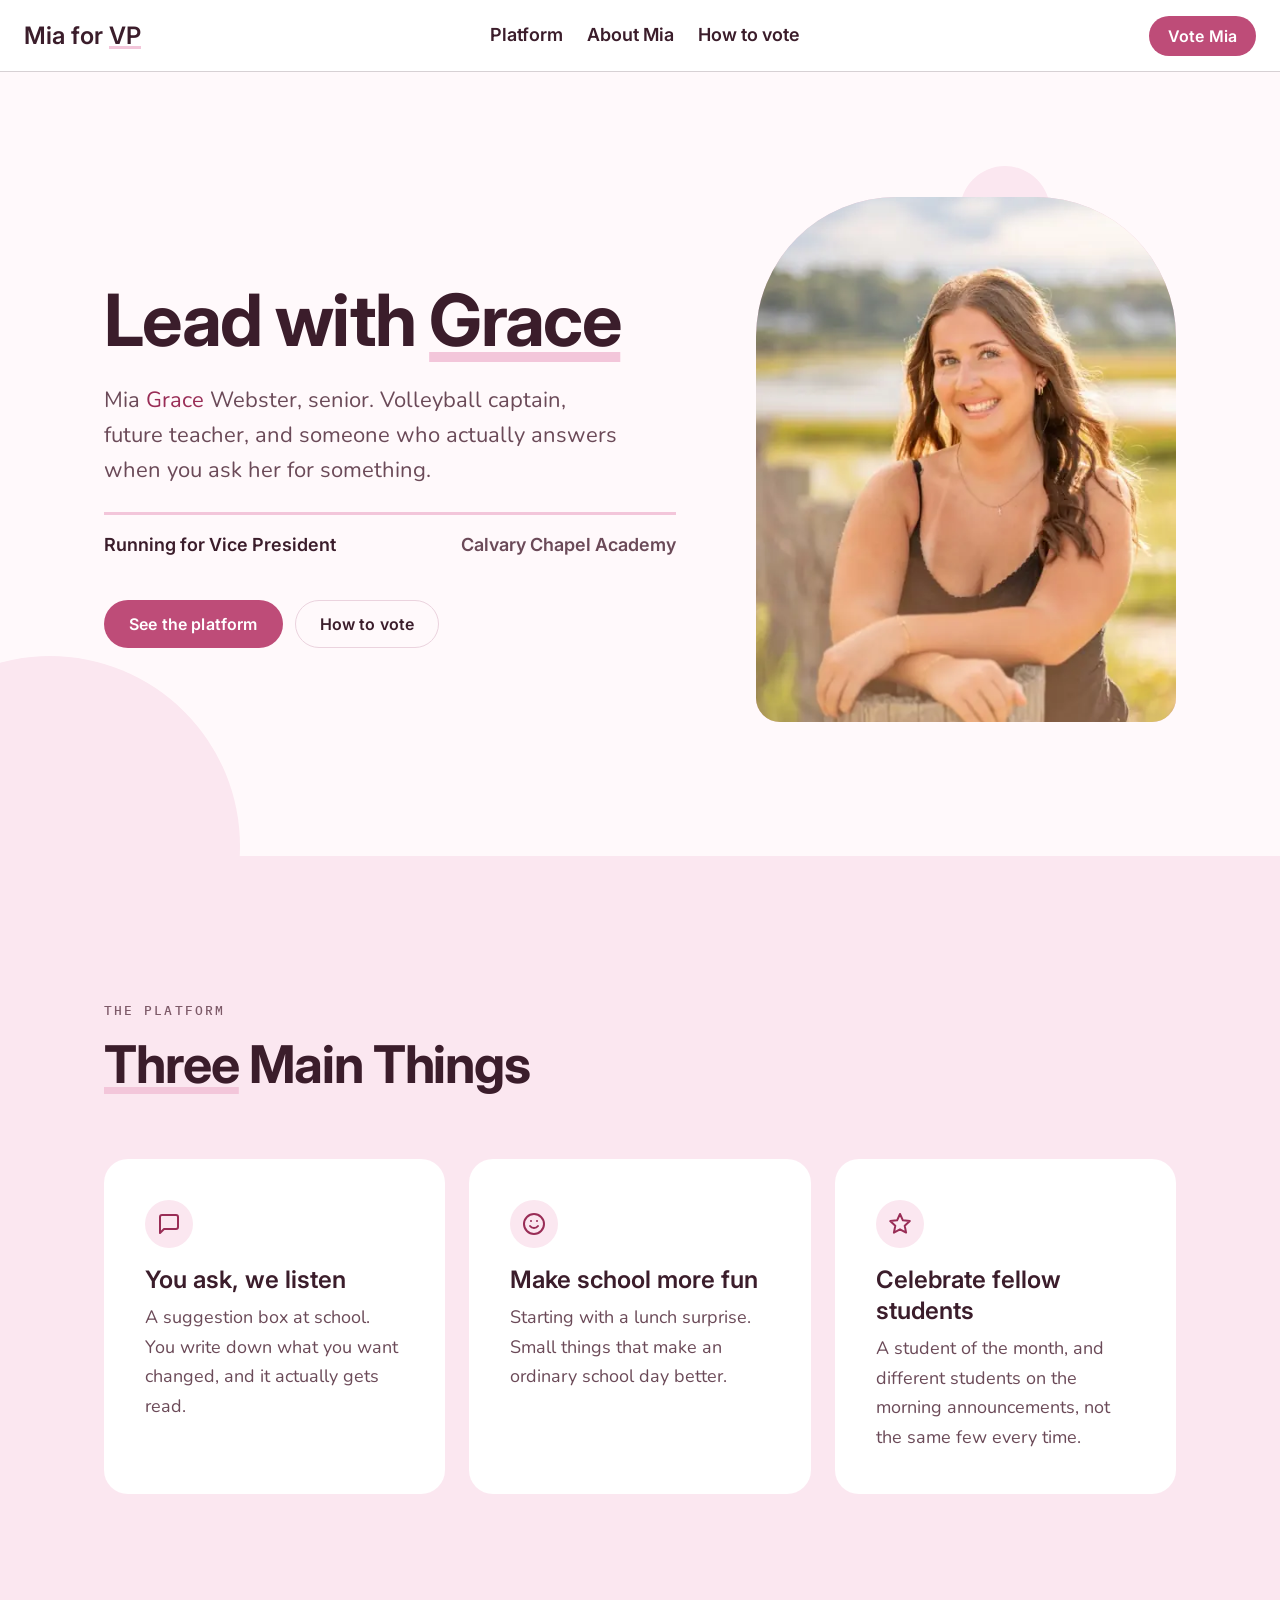
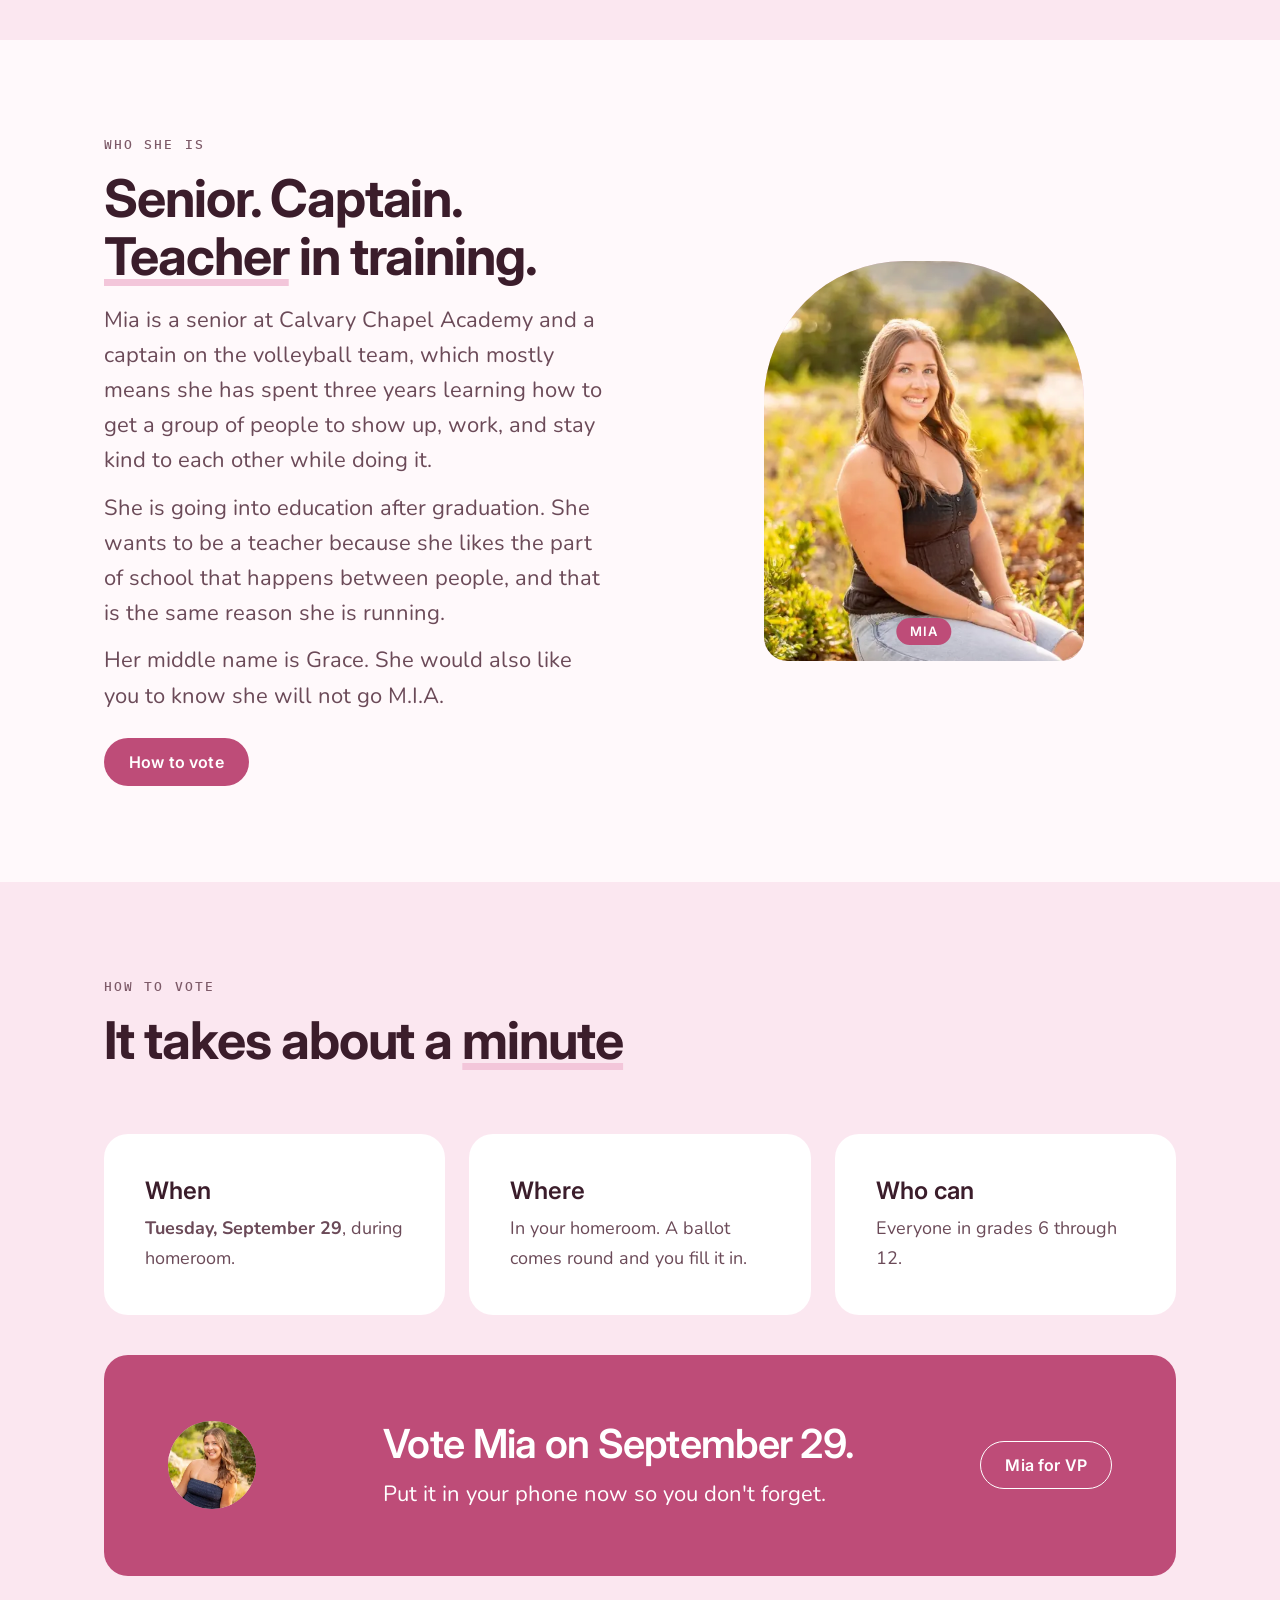
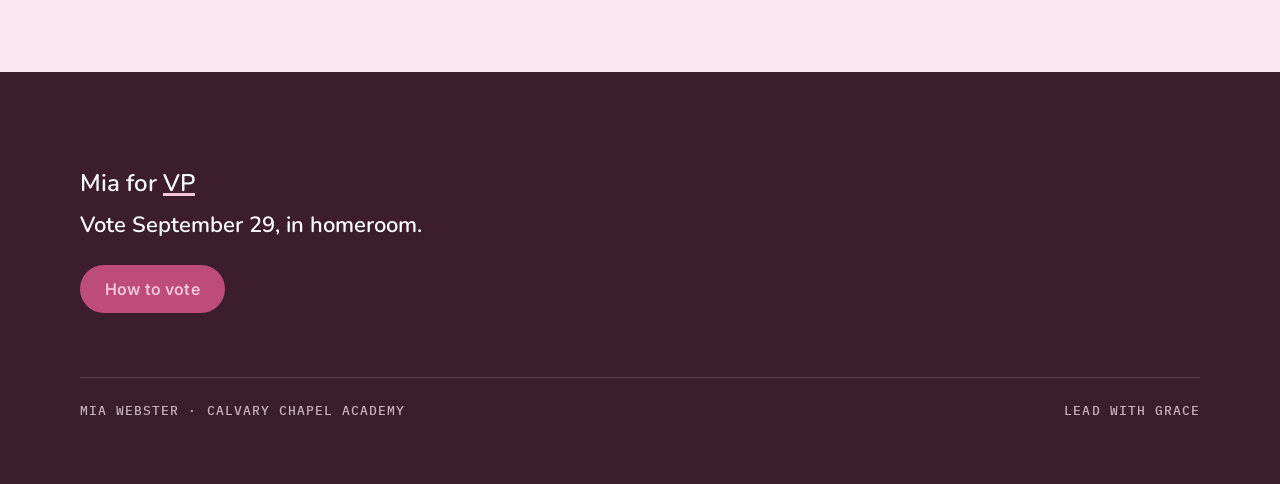
==== commit f59e4bc7: "Mia's real copy, and the site stops being a draft She answered the form on 2026-09-22 and sent a pho" ====
--- a/index.html
+++ b/index.html
@@ -4,10 +4,10 @@
 <meta charset="utf-8">
 <meta name="viewport" content="width=device-width,initial-scale=1">
 <title>Mia Webster for Vice President · Calvary Chapel Academy</title>
-<meta name="description" content="Mia Webster is running for Vice President at Calvary Chapel Academy. Senior, volleyball captain, future teacher. Lead with Grace.">
-<meta name="theme-color" content="#FBE7F0">
+<meta name="description" content="Mia Webster is running for Vice President at Calvary Chapel Academy. Vote Tuesday, September 29, in homeroom. Lead with Grace.">
+<meta name="theme-color" content="#FFFFFF">
 <meta property="og:title" content="Mia Webster for Vice President">
-<meta property="og:description" content="Senior. Volleyball captain. Future teacher. Lead with Grace.">
+<meta property="og:description" content="Vote Tuesday, September 29, in homeroom. Senior, volleyball captain, future teacher. Lead with Grace.">
 <meta property="og:type" content="website">
 <meta property="og:url" content="https://mia-for-vp.vercel.app/">
 <link rel="canonical" href="https://mia-for-vp.vercel.app/">
@@ -22,35 +22,90 @@
 <link rel="stylesheet" href="brand/tokens/tokens.css">
 <link rel="stylesheet" href="brand/css/mia-for-vp.css">
 <style>
-  .todo{color:var(--mv-muted);font-size:var(--mv-fs-caption)}
   [hidden]{display:none !important}
-  /* The draft banner is temporary: one flat strip, one line where it fits, gone when the copy is in. */
-  #draft-banner{border-radius:0;max-width:none;justify-content:center;padding:var(--mv-space-sm) var(--mv-space-md);font-size:var(--mv-fs-caption);line-height:var(--mv-lh-caption)}
-  #draft-banner{align-items:center}
-  #draft-banner b{display:inline;margin:0 var(--mv-space-xs) 0 0}
   /* Page composition: the About portrait is 320 wide beside the text, 220 above it on a phone. */
   #top .mv-photo-frame{width:min(340px,100%)}
   #about .mv-photo-frame{width:min(320px,100%)}
   #vote .mv-cta{margin-top:var(--mv-space-xl)}
   @media (max-width:820px){ #about .mv-photo-frame{width:min(220px,100%)} #top .mv-photo-frame{width:min(124px,36vw)} }
   @media (max-width:640px){ #vote .mv-cta{margin-top:var(--mv-space-lg)} }
+  /* The wordmark carries the mark too (Graydon, 2026-09-22). DESIGN.md says
+     "never an underlined wordmark". This overrides that, on his call. It is
+     otherwise the kit's own mark, unchanged: petal, 0.14em thick, 0.08em offset,
+     skip-ink off, exactly as it sits under "Grace" in the hero. The white header
+     bar is what lets petal read here; on the earlier petal bar it needed plum. */
+  .mv-nav .mv-logo .mv-mark--text,
+  .mv-footer .mv-mark--text{text-decoration:underline;text-decoration-color:var(--mv-petal);
+    text-decoration-thickness:0.14em;text-underline-offset:0.08em;text-decoration-skip-ink:none}
+  /* "VP" takes the ink of the word beside it, so the wordmark is one colour with
+     the mark under it, exactly like "Grace" in the hero. On the plum footer that
+     means white: petal text there would have hidden the petal underline. */
+  .mv-nav .mv-logo .mv-mark--text{color:var(--mv-title-on-light)}
+  .mv-footer .mv-mark--text{color:var(--mv-title-on-dark)}
+  /* Countdown strip. Rose field, white text at 4.67:1, the one pairing that
+     carries white. It is not a button, so the hero still has exactly one rose
+     button. It sticks under the nav rather than sitting loose above the first
+     section: a short strip between the nav and a snap section gets pulled behind
+     the nav by `scroll-snap-type: proximity` (see the tracker's traps).
+     Because it is part of the sticky header, the snap maths below has to lose
+     its height too, or every section runs a strip taller than one screen. */
+  :root{--countdown-height:44px}
+  /* White header bar (Graydon, 2026-09-22), replacing the petal field the kit's
+     Nav section specifies. The 1px plum-20 bottom border from the kit is what
+     separates it from the shell hero, and the filled Vote button is what keeps
+     colour in the bar. DESIGN.md still documents petal: reconcile the kit once
+     the field has settled. */
+  .mv-nav{background:var(--mv-white)}
+  /* Nav links read smaller than the Vote Mia pill even though they are not: the
+     links were 16px and the --sm button text only 15px, so the pill's fill was
+     doing the work. Both step one rung up the ramp (Graydon, 2026-09-22). */
+  .mv-nav .mv-links a{font-size:var(--mv-fs-body);line-height:var(--mv-lh-small)}
+  .mv-nav .mv-btn--sm{font-size:var(--mv-fs-button)}
+  .mv-countdown{position:sticky;top:var(--mv-nav-height);z-index:99;
+    height:var(--countdown-height);box-sizing:border-box;
+    display:flex;align-items:center;justify-content:center;gap:var(--mv-space-xs);
+    background:var(--mv-primary);color:var(--mv-on-primary);
+    padding:0 var(--mv-gutter);text-align:center;
+    font-family:var(--mv-font-head);font-size:var(--mv-fs-small);line-height:var(--mv-lh-small);
+    font-weight:var(--mv-fw-h3)}
+  .mv-countdown b{font-weight:var(--mv-fw-badge);letter-spacing:var(--mv-ls-badge);
+    text-transform:uppercase;font-size:var(--mv-fs-badge)}
+  .mv-countdown .mv-icon{opacity:.9}
+  .mv-snap{scroll-padding-top:calc(var(--mv-nav-height) + var(--countdown-height))}
+  .mv-snap > body > section{min-height:calc(100svh - var(--mv-nav-height) - var(--countdown-height))}
+  @media (max-width:820px){
+    .mv-countdown{top:var(--mv-nav-height-sm)}
+    .mv-snap{scroll-padding-top:calc(var(--mv-nav-height-sm) + var(--countdown-height))}
+    .mv-snap > body > section{min-height:calc(100svh - var(--mv-nav-height-sm) - var(--countdown-height) - var(--mv-bar-height) - env(safe-area-inset-bottom))}
+  }
+  /* Desktop: the snap sections are a full viewport tall, and at 1200px+ the copy
+     did not fill them. Each role steps up one rung on the existing ramp: no new
+     sizes, just the next token along. */
+  @media (min-width:1200px){
+    #platform h2, #vote h2{font-size:var(--mv-fs-h1);line-height:var(--mv-lh-h1);letter-spacing:var(--mv-ls-h1)}
+    #about h2{font-size:var(--mv-fs-h1);line-height:var(--mv-lh-h1);letter-spacing:var(--mv-ls-h1)}
+    .mv-card-grid{gap:var(--mv-space-lg);margin-top:var(--mv-space-2xl)}
+    .mv-card{padding:var(--mv-space-xl)}
+    .mv-card .mv-card-title{font:var(--mv-fw-h4) var(--mv-fs-h4)/var(--mv-lh-h4) var(--mv-font-head)}
+    .mv-card p{font-size:var(--mv-fs-body);line-height:var(--mv-lh-body)}
+    #about .mv-body{font-size:var(--mv-fs-lede);line-height:var(--mv-lh-lede)}
+    #vote .mv-cta{padding:var(--mv-space-2xl)}
+    #vote .mv-cta h3{font-size:var(--mv-fs-h2);line-height:var(--mv-lh-h2);letter-spacing:var(--mv-ls-h2)}
+    #vote .mv-cta .mv-body{font-size:var(--mv-fs-lede);line-height:var(--mv-lh-lede)}
+    /* The hero was the emptiest section of the four; the portrait grows with it. */
+    #top .mv-photo-frame{width:min(420px,100%)}
+    .mv-hero-split{grid-template-columns:minmax(0,1fr) minmax(0,420px)}
+  }
 </style>
 </head>
 <body>
 
 <!-- ============================================================
-     DRAFT SITE. Everything still missing is listed in NEEDED-FROM-MIA.md
-     next to this file. Two fast wins:
-       - Set ELECTION_DATE in the config script at the bottom. It fills the
-         date everywhere on the page and turns on the countdown.
-       - Delete <div id="draft-banner"> when the real copy is in.
-     Placeholder copy is marked [in brackets] or with a .todo caption.
+     Copy, election date and voting logistics confirmed by Mia via the
+     Google Form, 2026-09-22. ELECTION_DATE is set in the config script at
+     the bottom of this file; it fills the date into the countdown, the
+     How to vote card, the CTA, the footer and the page title.
      ============================================================ -->
-
-<div id="draft-banner" class="mv-alert mv-alert--warning">
-  <svg class="mv-icon mv-icon--sm" viewBox="0 0 24 24" aria-hidden="true"><path d="M12 3 2 20h20L12 3zM12 10v4M12 17h.01"/></svg>
-  <div><b>Draft.</b>Placeholder copy in places. Not ready to share yet.</div>
-</div>
 
 <nav class="mv-nav">
   <a class="mv-logo" href="#top">Mia for <span class="mv-mark mv-mark--text">VP</span></a>
@@ -59,8 +114,16 @@
     <a href="#about">About Mia</a>
     <a href="#vote">How to vote</a>
   </div>
-  <a class="mv-btn mv-btn--secondary mv-btn--sm" href="#vote">Vote Mia</a>
+  <a class="mv-btn mv-btn--primary mv-btn--sm" href="#vote">Vote Mia</a>
 </nav>
+
+<!-- The countdown is the one urgent fact on the page, so it gets the strip under
+     the nav that the draft banner used to hold. Hidden until ELECTION_DATE is set
+     and only while the date is still ahead. -->
+<p class="mv-countdown" id="countdown" hidden>
+  <svg class="mv-icon mv-icon--sm" viewBox="0 0 24 24" aria-hidden="true"><path d="M8 2v4M16 2v4M3 10h18M5 4h14a2 2 0 0 1 2 2v14a2 2 0 0 1-2 2H5a2 2 0 0 1-2-2V6a2 2 0 0 1 2-2z"/></svg>
+  <span><b id="countdown-days"></b> · vote <span class="js-date">September 29</span><span class="mv-sm-hide">, in homeroom</span>.</span>
+</p>
 
 <!-- ---------- Hero ---------- -->
 <section class="mv-hero mv-has-blobs" id="top">
@@ -73,7 +136,6 @@
     <div class="mv-hero-byline">
       <p class="mv-meta">Running for Vice President</p>
       <p class="mv-meta mv-meta--end"><span class="mv-sm-hide">Calvary Chapel Academy</span><span class="mv-sm-only">CCA</span></p>
-      <p class="mv-badge mv-badge--solid" id="countdown" hidden></p>
     </div>
     <div class="mv-btns">
       <a class="mv-btn mv-btn--primary" href="#platform">See the platform</a>
@@ -97,29 +159,28 @@
 <section class="mv-band-tint" id="platform">
   <div class="mv-container">
     <p class="mv-overline">The platform</p>
-    <h2>Three things, and she will tell you how they went.</h2>
+    <h2><span class="mv-mark">Three</span> Main Things</h2>
     <div class="mv-card-grid">
 
       <div class="mv-card mv-card--row">
         <span class="mv-tile"><svg class="mv-icon" viewBox="0 0 24 24" aria-hidden="true"><path d="M21 15a2 2 0 0 1-2 2H7l-4 4V5a2 2 0 0 1 2-2h14a2 2 0 0 1 2 2z"/></svg></span>
-        <div class="mv-card-title">[Promise one]</div>
-        <p>[One sentence on what she will actually do, specific enough that you could check at the end of the year whether it happened.]</p>
+        <div class="mv-card-title">You ask, we listen</div>
+        <p>A suggestion box at school. You write down what you want changed, and it actually gets read.</p>
       </div>
 
       <div class="mv-card mv-card--row">
-        <span class="mv-tile"><svg class="mv-icon" viewBox="0 0 24 24" aria-hidden="true"><path d="M17 21v-2a4 4 0 0 0-4-4H5a4 4 0 0 0-4 4v2M9 11a4 4 0 1 0 0-8 4 4 0 0 0 0 8M23 21v-2a4 4 0 0 0-3-3.87M16 3.13a4 4 0 0 1 0 7.75"/></svg></span>
-        <div class="mv-card-title">[Promise two]</div>
-        <p>[Same again. Name the thing, name when it happens.]</p>
+        <span class="mv-tile"><svg class="mv-icon" viewBox="0 0 24 24" aria-hidden="true"><circle cx="12" cy="12" r="10"/><path d="M8 14s1.5 2 4 2 4-2 4-2"/><path d="M9 9h.01M15 9h.01"/></svg></span>
+        <div class="mv-card-title">Make school more fun</div>
+        <p>Starting with a lunch surprise. Small things that make an ordinary school day better.</p>
       </div>
 
       <div class="mv-card mv-card--row">
         <span class="mv-tile"><svg class="mv-icon" viewBox="0 0 24 24" aria-hidden="true"><path d="M12 2l2.9 6.3 6.9.8-5.1 4.7 1.4 6.8L12 17.3 5.9 20.6l1.4-6.8L2.2 9.1l6.9-.8z"/></svg></span>
-        <div class="mv-card-title">[Promise three]</div>
-        <p>[Same again.]</p>
-      </div>
-
-    </div>
-    <p class="todo" style="margin-top:var(--mv-space-lg)">Placeholder. Mia's three promises go here, in her words.</p>
+        <div class="mv-card-title">Celebrate fellow students</div>
+        <p>A student of the month, and different students on the morning announcements, not the same few every time.</p>
+      </div>
+
+    </div>
   </div>
 </section>
 
@@ -162,15 +223,15 @@
     <div class="mv-card-grid">
       <div class="mv-card mv-card--kv">
         <div class="mv-card-title">When</div>
-        <p><b class="js-date">[election day]</b>. [Add the time or the period it happens during.]</p>
+        <p><b class="js-date">Tuesday, September 29</b>, during homeroom.</p>
       </div>
       <div class="mv-card mv-card--kv">
         <div class="mv-card-title">Where</div>
-        <p>At school. [Add the actual room, or the period, or how the ballot reaches you.]</p>
+        <p>In your homeroom. A ballot comes round and you fill it in.</p>
       </div>
       <div class="mv-card mv-card--kv">
         <div class="mv-card-title">Who can</div>
-        <p>[Which grades vote. Whether you need anything with you.]</p>
+        <p>Everyone in grades 6 through 12.</p>
       </div>
     </div>
     <div class="mv-cta mv-cta--solid">
@@ -181,19 +242,18 @@
              loading="lazy" decoding="async" alt="">
       </div>
       <div>
-        <h3>Vote Mia on <span class="js-date">[election day]</span>.</h3>
+        <h3>Vote Mia on <span class="js-date">September 29</span>.</h3>
         <p class="mv-body" style="margin-top:var(--mv-space-xs);color:var(--mv-on-primary)">Put it in your phone now so you don't forget.</p>
       </div>
       <a class="mv-btn mv-btn--secondary mv-md-hide" href="#top">Mia for VP</a>
     </div>
-    <p class="todo" style="margin-top:var(--mv-space-lg)">Set ELECTION_DATE at the bottom of this file and the date fills in everywhere.</p>
   </div>
 </section>
 
 <footer class="mv-footer">
   <div style="max-width:var(--mv-container);margin:0 auto">
     <p class="mv-h4">Mia for <span class="mv-mark mv-mark--text">VP</span></p>
-    <p class="mv-h5" style="margin-top:var(--mv-space-sm);color:var(--mv-title-on-dark)">Vote <span class="js-date">[election day]</span>, at school.</p>
+    <p class="mv-h5" style="margin-top:var(--mv-space-sm);color:var(--mv-title-on-dark)">Vote <span class="js-date">September 29</span>, in homeroom.</p>
     <div class="mv-row" style="margin-top:var(--mv-space-lg)">
       <a class="mv-btn mv-btn--primary mv-md-hide" href="#vote">How to vote</a>
       <a class="mv-btn mv-btn--secondary" id="ig-link-footer" href="#" hidden target="_blank" rel="noopener">Instagram</a>
@@ -215,8 +275,8 @@
 /* ======================================================================
    CONFIG. Set these two and the page fills itself in. Nothing else to edit.
    ====================================================================== */
-var ELECTION_DATE = null;   /* e.g. "2026-10-08"  (YYYY-MM-DD, local) */
-var INSTAGRAM     = null;   /* e.g. "https://instagram.com/miaforvp"  */
+var ELECTION_DATE = "2026-09-29";   /* YYYY-MM-DD, local. Confirmed by Mia 2026-09-22. */
+var INSTAGRAM     = null;           /* No campaign Instagram (confirmed 2026-09-22). Set a URL to turn the links on. */
 /* ====================================================================== */
 
 (function () {
@@ -232,9 +292,10 @@
     var today = new Date(); today.setHours(0, 0, 0, 0);
     var days = Math.round((d - today) / 86400000);
     var cd = document.getElementById('countdown');
-    if (days > 1)       cd.textContent = days + ' days to go';
-    else if (days === 1) cd.textContent = 'Tomorrow';
-    else if (days === 0) cd.textContent = 'Today';
+    var cdDays = document.getElementById('countdown-days');
+    if (days > 1)        cdDays.textContent = days + ' days to go';
+    else if (days === 1) cdDays.textContent = 'Tomorrow';
+    else if (days === 0) cdDays.textContent = 'Today';
     if (days >= 0) cd.hidden = false;
 
     document.title = 'Mia Webster for Vice President · vote ' + short;
--- a/brand/tokens/tokens.css
+++ b/brand/tokens/tokens.css
@@ -6,8 +6,8 @@
   --mv-plum: #3B1D2B;  /* ink: headings, body emphasis, the single dark band in the footer */
   --mv-rose: #BE4C78;  /* the interactive color: primary buttons, links, focus ring, first chart series */
   --mv-rose-deep: #992D56;  /* links, hover fill, focus ring, and text on petal or blush fills */
-  --mv-mid-rose: #E58CAF;  /* mid tone for charts, illustration and dividers, and the field of the sticky nav bar; never a text color */
-  --mv-petal: #F3C6DA;  /* the signature pill behind a headline word, badges, the photo arch, icon tiles */
+  --mv-mid-rose: #E58CAF;  /* mid tone for charts, illustration and dividers; never a text color */
+  --mv-petal: #F3C6DA;  /* the mark under a headline word, the field of the sticky nav bar, badges, the photo arch, icon tiles */
   --mv-blush: #FBE7F0;  /* alternating band field, decorative circles, soft card fill */
   --mv-shell: #FFF9FB;  /* the default page field; a pink-white, so the page reads warm rather than clinical */
   /* Neutral ramp */
--- a/brand/css/mia-for-vp.css
+++ b/brand/css/mia-for-vp.css
@@ -69,9 +69,9 @@
 /* ---- Nav ---- */
 .mv-nav { position: sticky; top: 0; z-index: 100; min-height: var(--mv-nav-height); padding: var(--mv-space-xs) var(--mv-gutter);
   display: flex; align-items: center; justify-content: space-between; gap: var(--mv-space-lg);
-  background: var(--mv-mid-rose); color: var(--mv-title-on-light); border-bottom: 1px solid var(--mv-plum-20); }
+  background: var(--mv-petal); color: var(--mv-title-on-light); border-bottom: 1px solid var(--mv-plum-20); }
 .mv-nav .mv-logo { font: var(--mv-fw-h4) var(--mv-fs-h4)/1 var(--mv-font-head); color: inherit; text-decoration: none; white-space: nowrap; }
-.mv-nav .mv-logo .mv-mark--text { color: var(--mv-white); }  /* "VP" in white ink, no enclosure: on mid-rose it is 2.41:1, which the WCAG logotype exception allows and nothing else on this bar relies on */
+.mv-nav .mv-logo .mv-mark--text { color: var(--mv-petal-ink); }  /* "VP" in the ink the kit reserves for text on a petal fill — 4.85:1 */
 .mv-nav .mv-links { display: flex; gap: var(--mv-space-lg); align-items: center; }
 .mv-nav .mv-links a { color: var(--mv-title-on-light); text-decoration: none; font-family: var(--mv-font-head); font-size: var(--mv-fs-small); font-weight: var(--mv-fw-h3); white-space: nowrap; transition: color var(--mv-motion-fast) var(--mv-motion-ease); }
 /* Ink on this bar is plum, not the body role: body-on-light is 3.17:1 on mid-rose and fails AA. Plum is 6.23:1. */
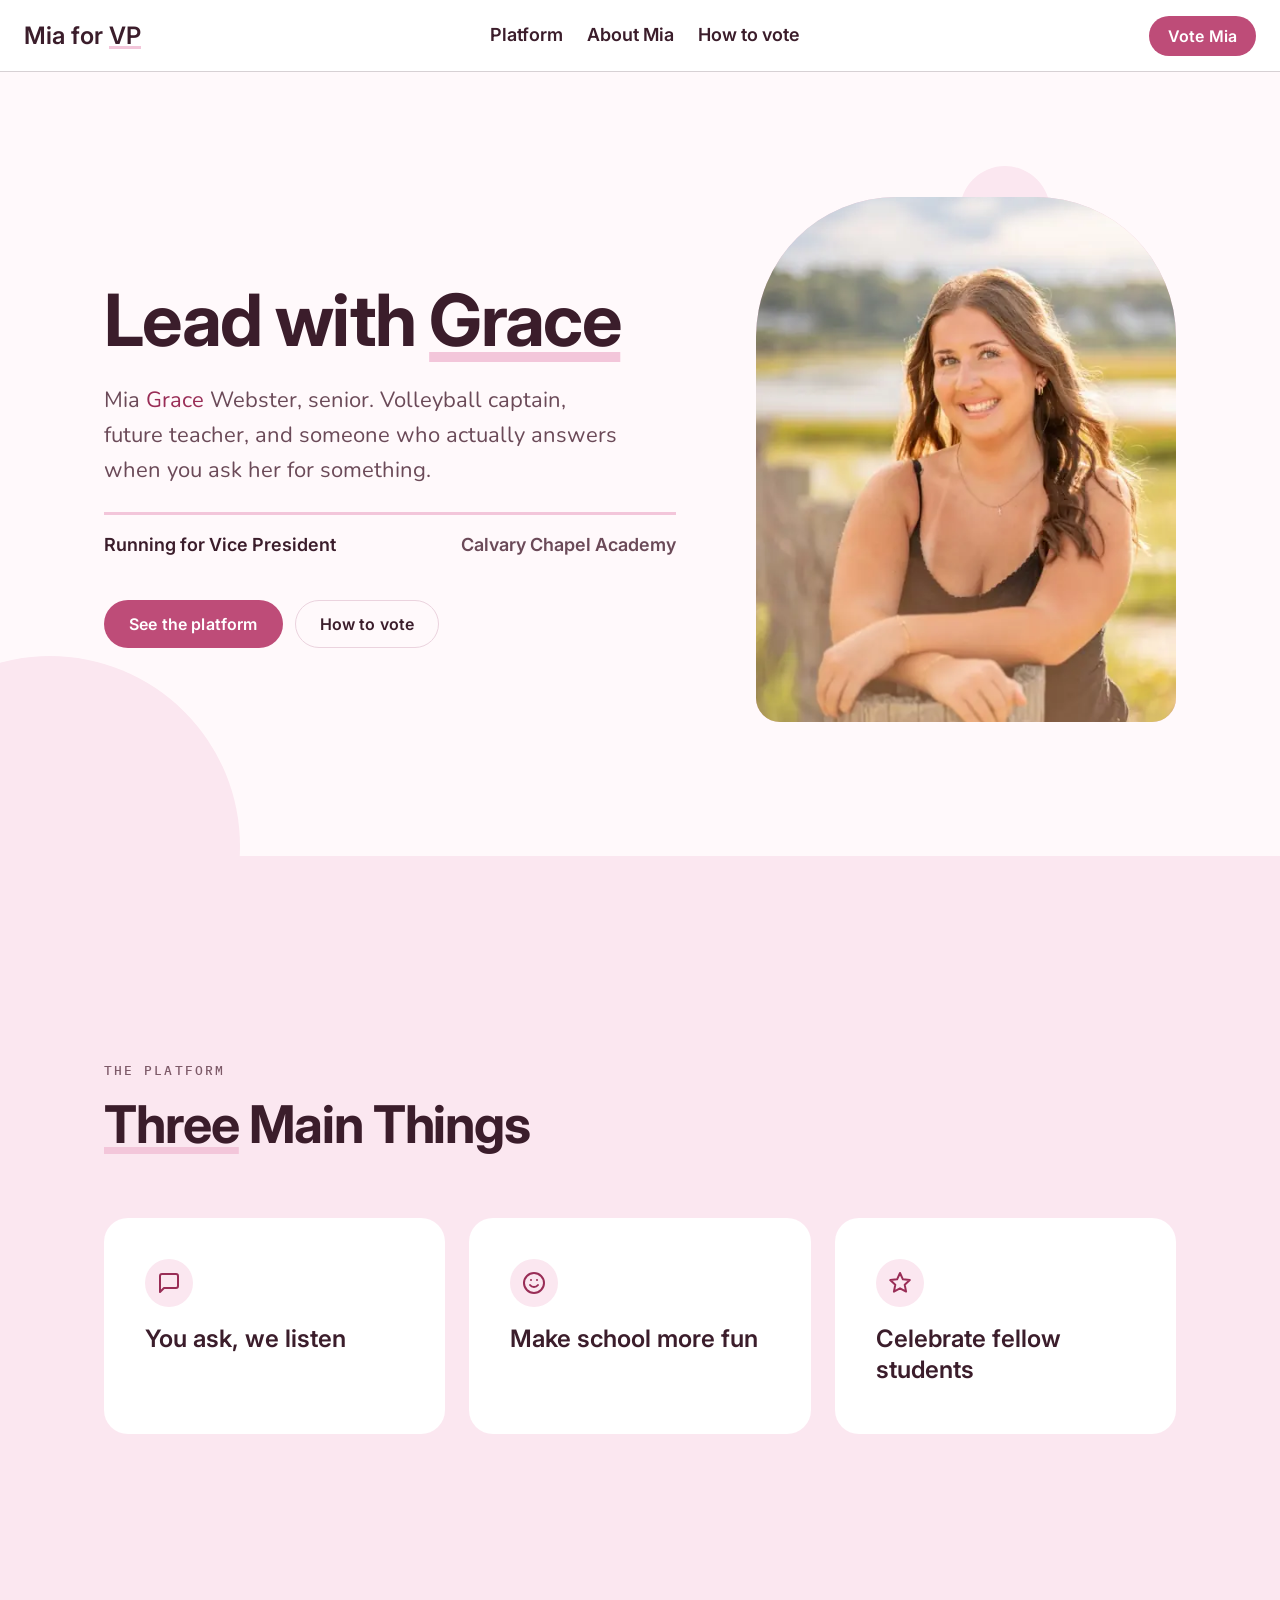
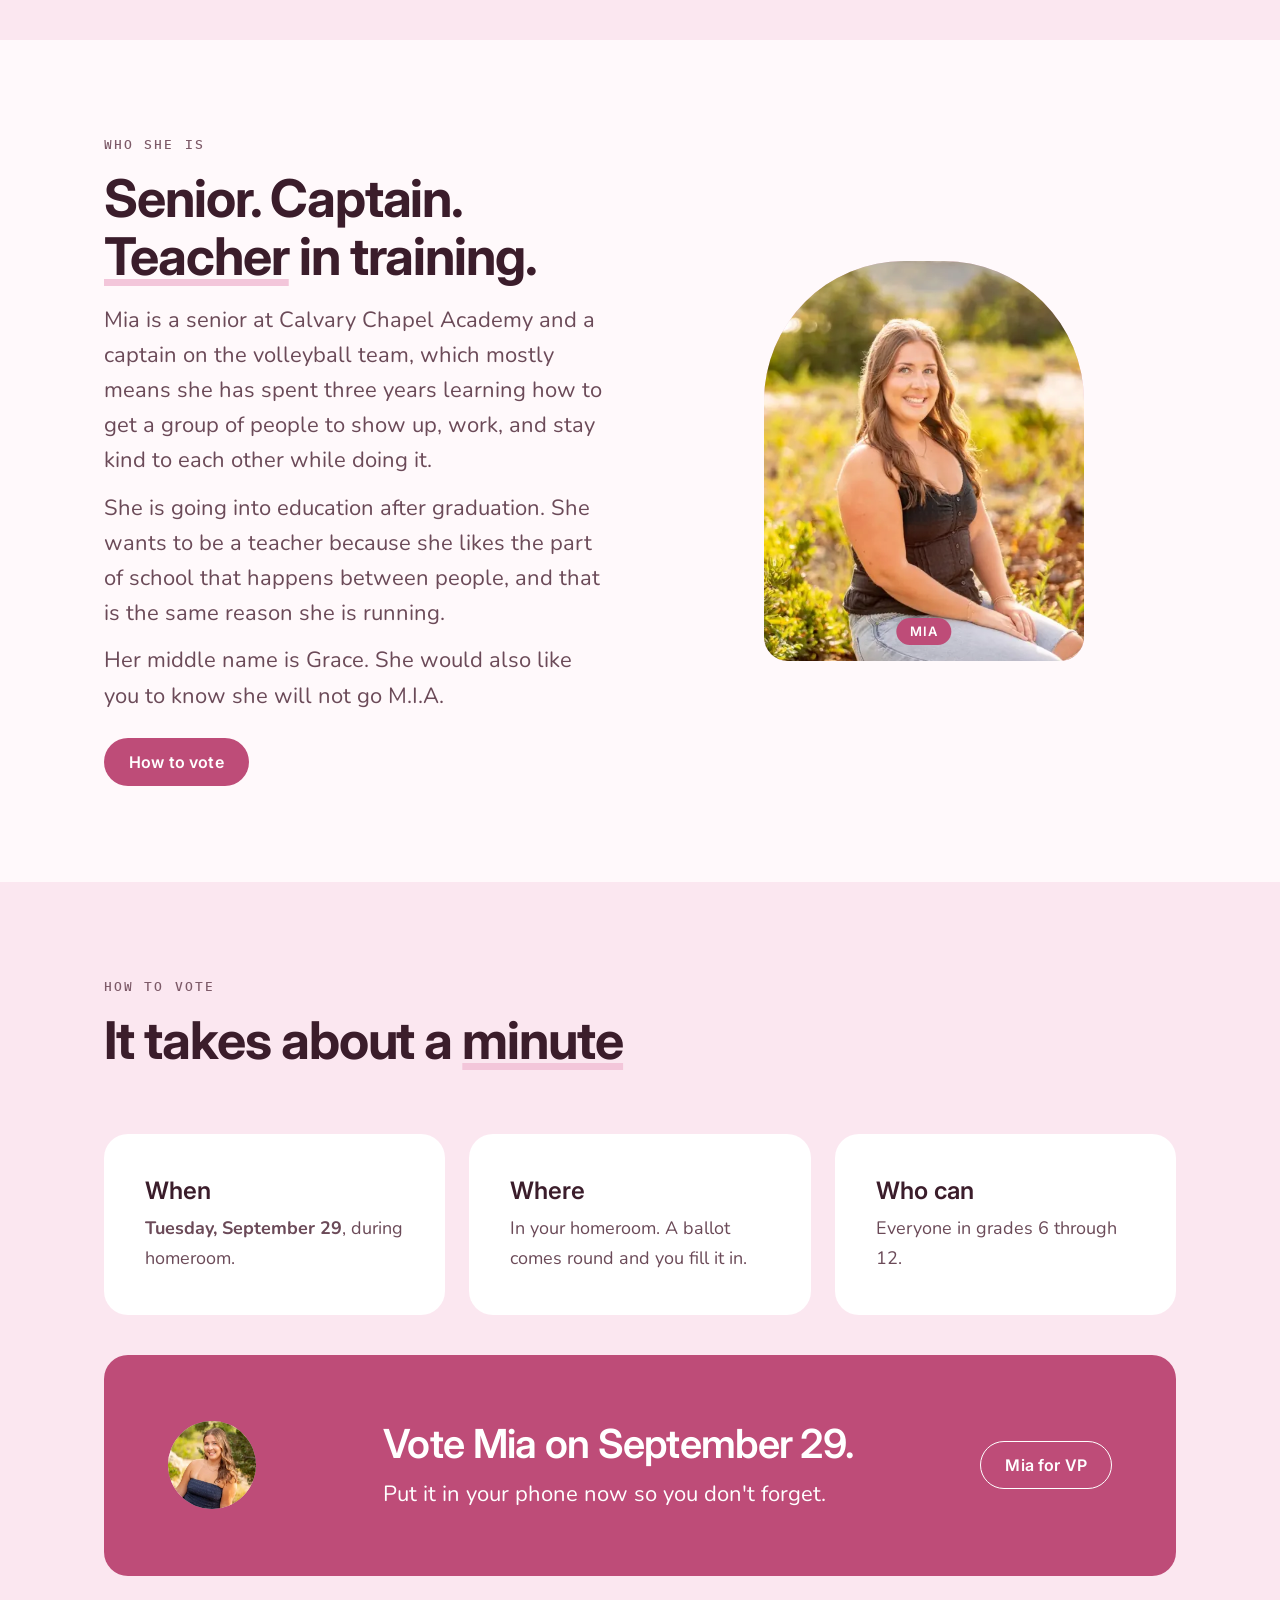
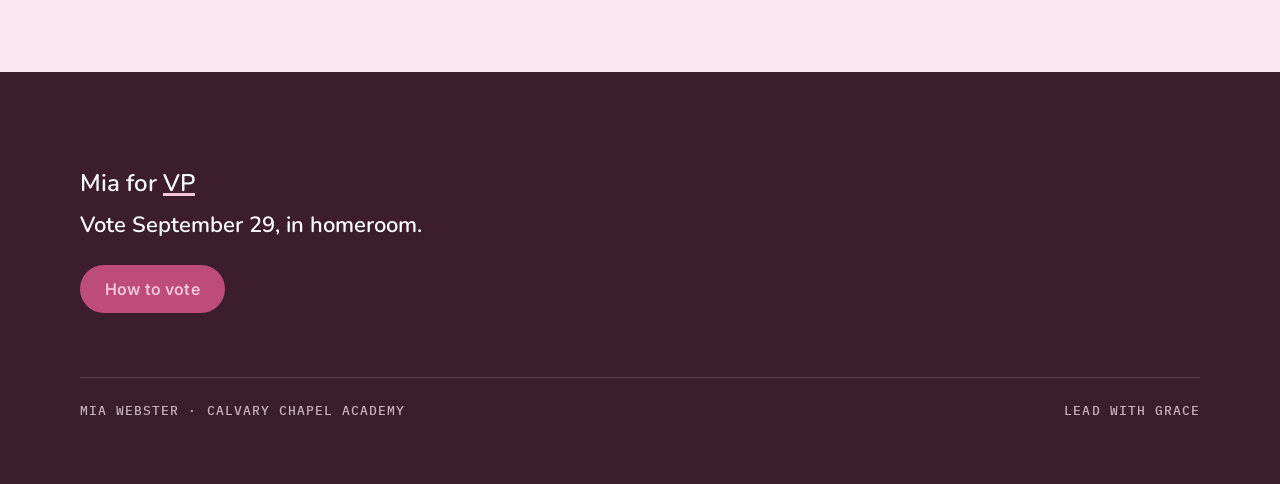
==== commit 7e46d3bf: "Take the descriptions off Mia's three promises Mia asked for "lunch surprise" to go, and offered dro" ====
--- a/index.html
+++ b/index.html
@@ -165,19 +165,16 @@
       <div class="mv-card mv-card--row">
         <span class="mv-tile"><svg class="mv-icon" viewBox="0 0 24 24" aria-hidden="true"><path d="M21 15a2 2 0 0 1-2 2H7l-4 4V5a2 2 0 0 1 2-2h14a2 2 0 0 1 2 2z"/></svg></span>
         <div class="mv-card-title">You ask, we listen</div>
-        <p>A suggestion box at school. You write down what you want changed, and it actually gets read.</p>
       </div>
 
       <div class="mv-card mv-card--row">
         <span class="mv-tile"><svg class="mv-icon" viewBox="0 0 24 24" aria-hidden="true"><circle cx="12" cy="12" r="10"/><path d="M8 14s1.5 2 4 2 4-2 4-2"/><path d="M9 9h.01M15 9h.01"/></svg></span>
         <div class="mv-card-title">Make school more fun</div>
-        <p>Starting with a lunch surprise. Small things that make an ordinary school day better.</p>
       </div>
 
       <div class="mv-card mv-card--row">
         <span class="mv-tile"><svg class="mv-icon" viewBox="0 0 24 24" aria-hidden="true"><path d="M12 2l2.9 6.3 6.9.8-5.1 4.7 1.4 6.8L12 17.3 5.9 20.6l1.4-6.8L2.2 9.1l6.9-.8z"/></svg></span>
         <div class="mv-card-title">Celebrate fellow students</div>
-        <p>A student of the month, and different students on the morning announcements, not the same few every time.</p>
       </div>
 
     </div>
--- a/brand/css/mia-for-vp.css
+++ b/brand/css/mia-for-vp.css
@@ -186,6 +186,7 @@
   .mv-card--row .mv-tile { grid-row: 1 / span 2; align-self: start; margin-bottom: 0; }
   .mv-card--row .mv-card-title { grid-column: 2; margin-bottom: 2px; }
   .mv-card--row p { grid-column: 2; }
+  .mv-card--row .mv-card-title:last-child { grid-row: 1 / span 2; align-self: center; margin-bottom: 0; } /* title-only row: centre it on the tile */
   .mv-card--kv { grid-template-columns: 5.5em minmax(0, 1fr); }
   .mv-card--kv .mv-card-title { margin-bottom: 0; }
 }
